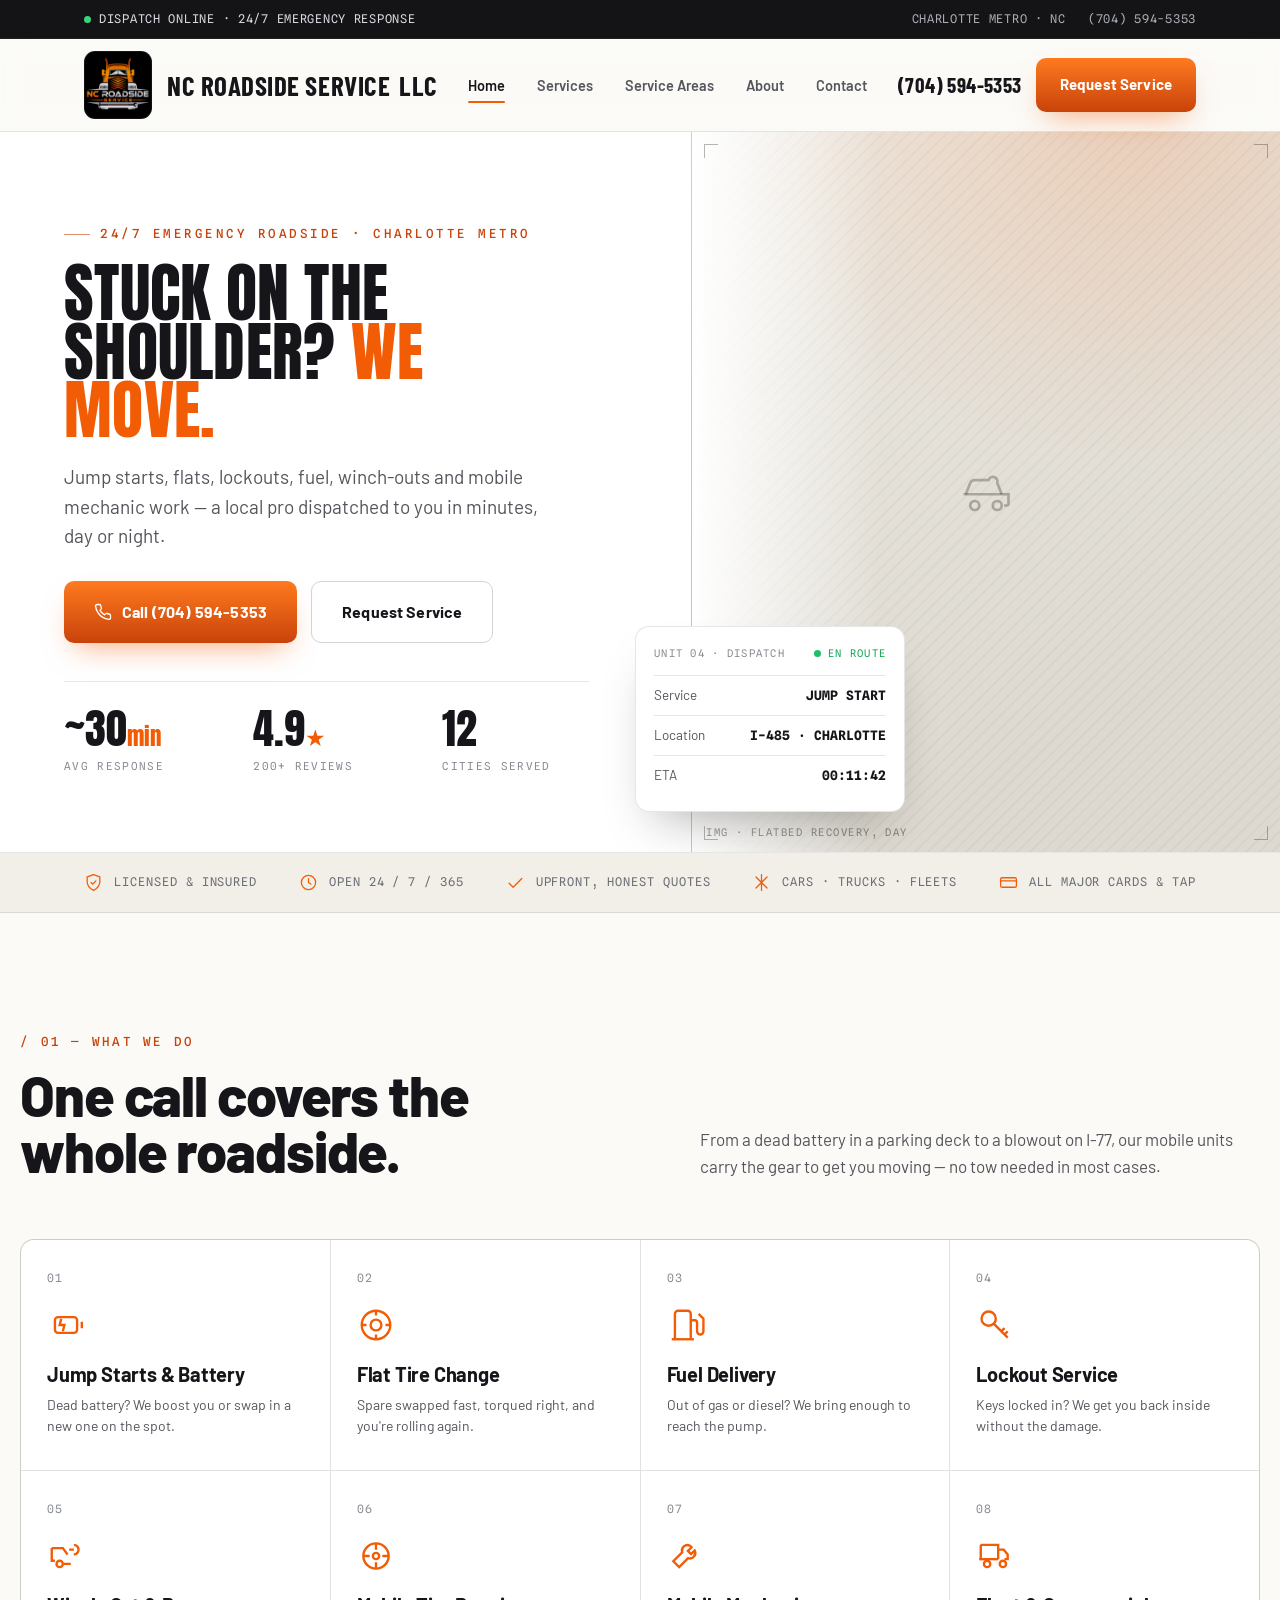
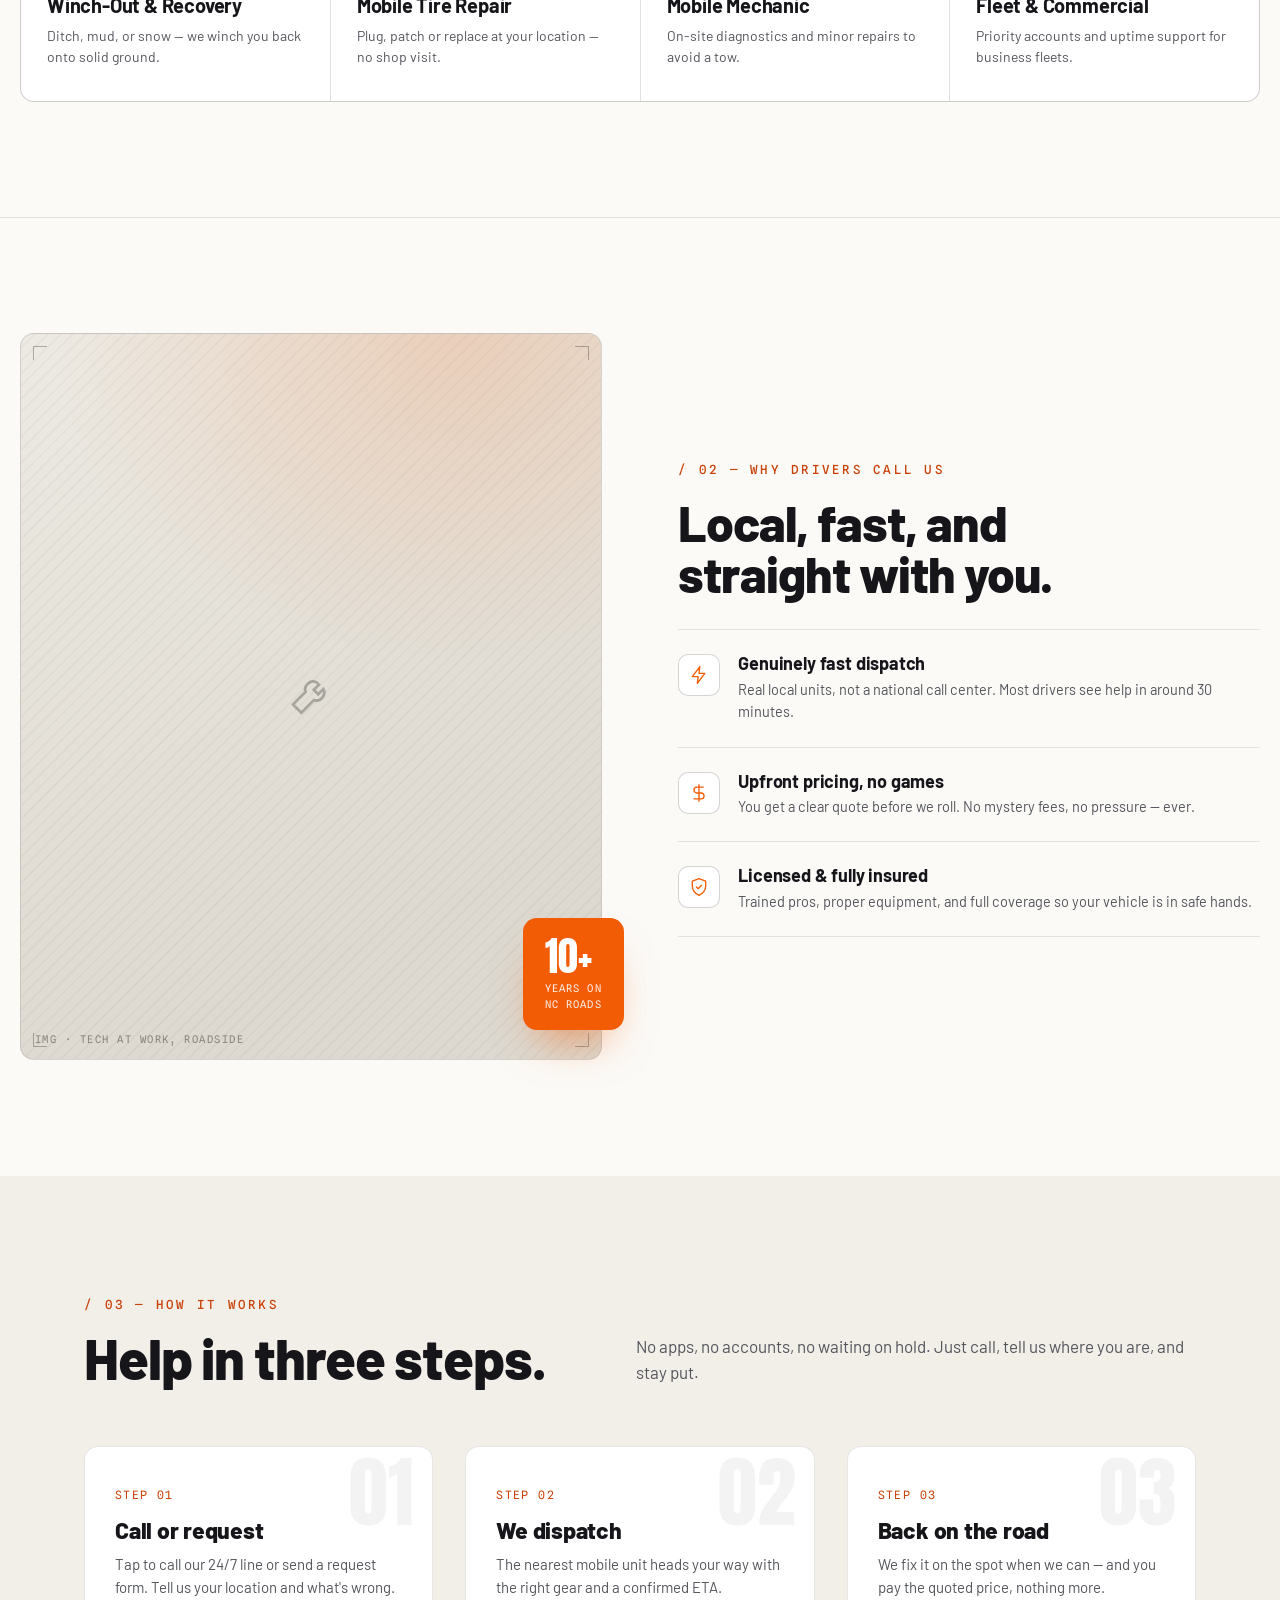
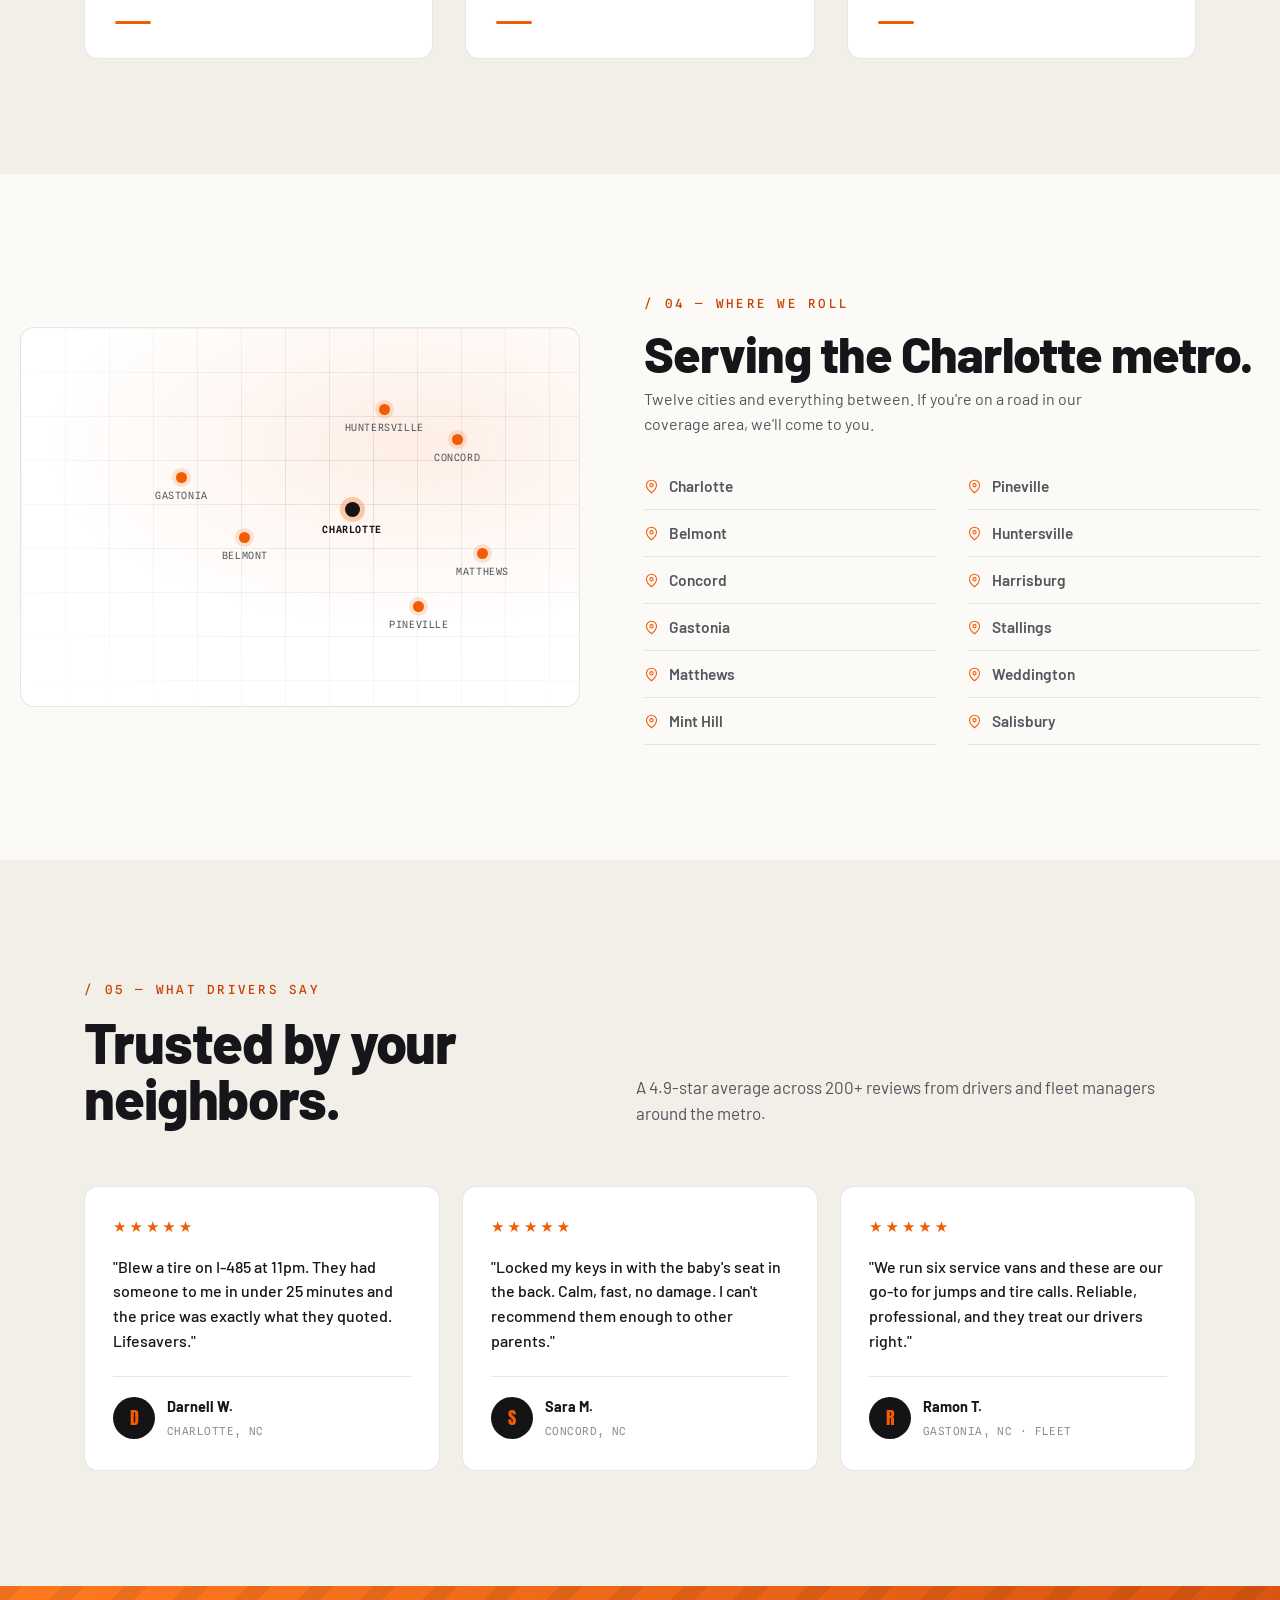
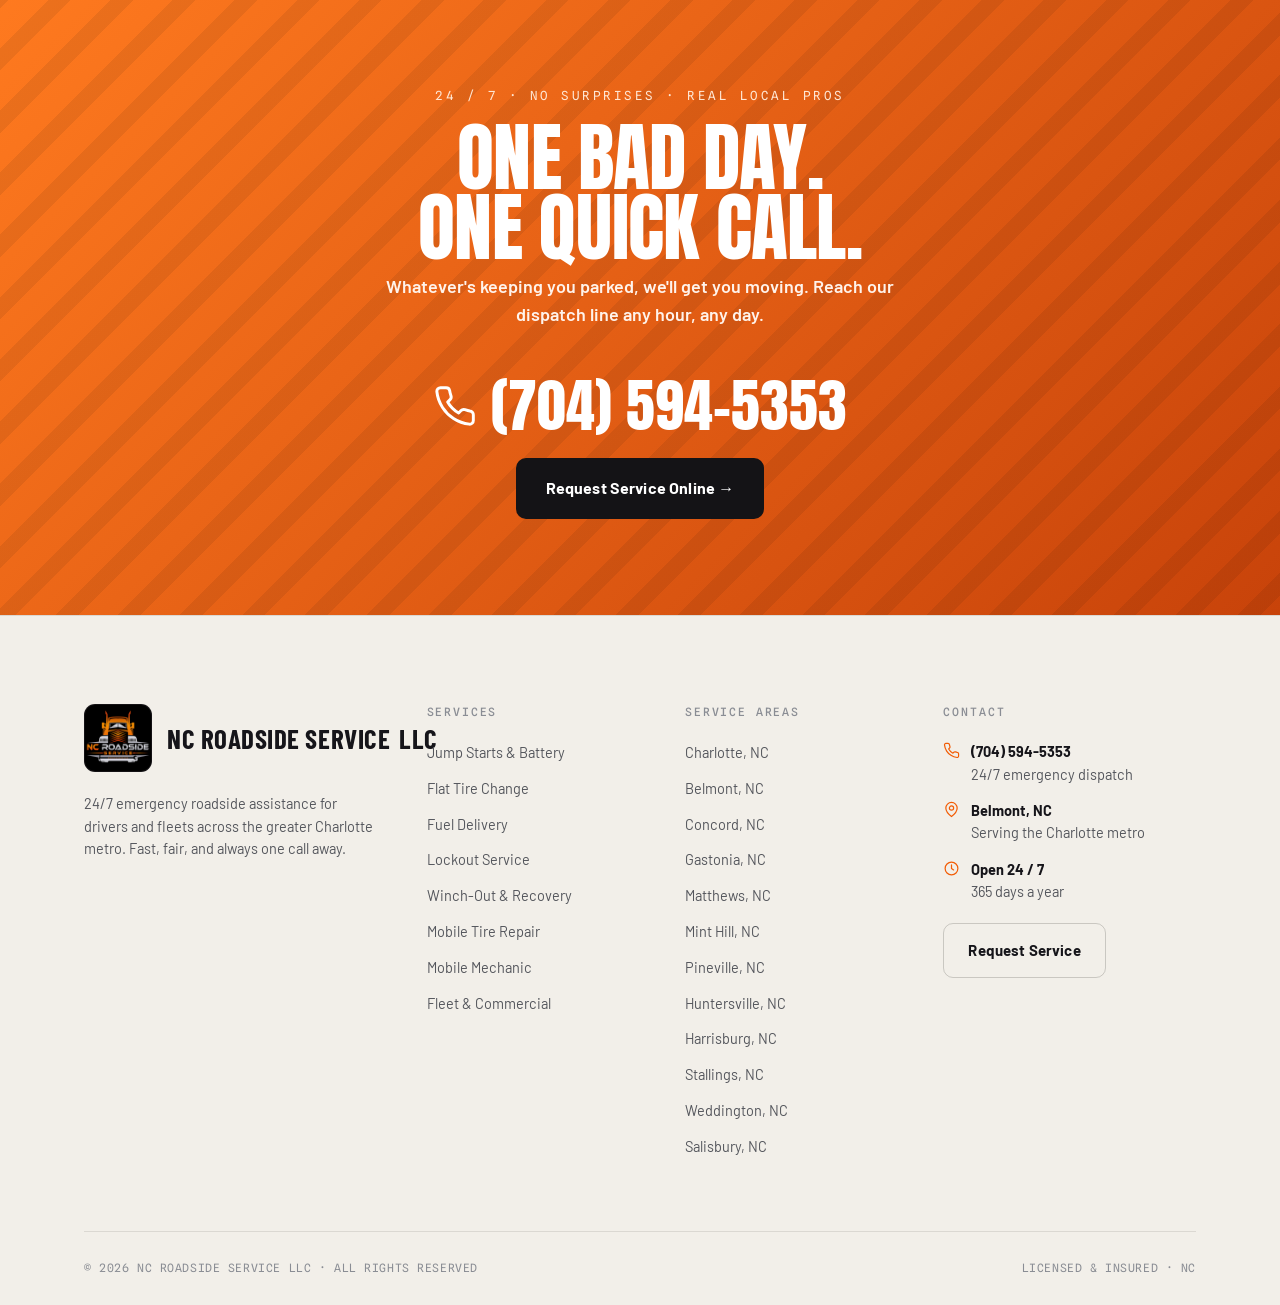
==== index.html @ 5e8d9784 "Add full NC Roadside Service website 13-page white-and-orange static site: Home, Services, 8 service" ====
<!DOCTYPE html>
<html lang="en">
<head>
<meta charset="UTF-8">
<meta name="viewport" content="width=device-width, initial-scale=1.0">
<title>NC Roadside Service LLC | 24/7 Roadside Assistance · Charlotte Metro, NC</title>
<meta name="description" content="24/7 emergency roadside assistance across the Charlotte, NC metro — jump starts, flat tires, lockouts, fuel delivery, winch-outs, mobile tire repair & mobile mechanic. Fast local response. Call (704) 594-5353.">
<link rel="canonical" href="https://www.ncroadsideservice.com/">
<meta property="og:title" content="NC Roadside Service LLC | 24/7 Roadside Assistance · Charlotte Metro">
<meta property="og:description" content="Stranded? A local pro is dispatched in minutes — 24/7 across the Charlotte metro. Call (704) 594-5353.">
<meta property="og:type" content="website">
<link rel="preconnect" href="https://fonts.googleapis.com">
<link rel="preconnect" href="https://fonts.gstatic.com" crossorigin>
<link rel="stylesheet" href="css/site.css">
<style>
/* ===== HERO ===== */
.hero{position:relative;background:var(--surface);overflow:hidden;border-bottom:1px solid var(--line)}
.hero .hero-grid{display:grid;grid-template-columns:1.08fr .92fr;min-height:min(80vh,720px)}
.hero .hcontent{display:flex;flex-direction:column;justify-content:center;padding:clamp(40px,6vw,72px) clamp(20px,5vw,64px) clamp(40px,6vw,64px);position:relative;z-index:3}
.hero .hcontent .inner{max-width:600px;margin-left:auto;width:100%;padding-right:clamp(0px,3vw,40px)}
.hero h1{font-family:'Anton',sans-serif;font-weight:400;text-transform:uppercase;font-size:clamp(40px,5vw,72px);line-height:.92;letter-spacing:.004em;margin:20px 0 22px;color:var(--t-hi)}
.hero h1 .amber{color:var(--amber)}
.hero .sub{color:var(--t-mid);font-size:clamp(16px,1.5vw,19px);max-width:480px;margin:0 0 30px}
.hero .hctas{display:flex;gap:14px;flex-wrap:wrap;margin-bottom:38px}
.hero .stats{display:grid;grid-template-columns:repeat(3,auto);gap:clamp(24px,4vw,52px);border-top:1px solid var(--line);padding-top:26px}
.hero .stat .v{font-family:'Anton',sans-serif;font-size:clamp(28px,3.4vw,42px);line-height:1;color:var(--t-hi)}
.hero .stat .v small{color:var(--amber);font-size:.55em}
.hero .stat .k{font-family:'Spline Sans Mono',monospace;font-size:11px;letter-spacing:.12em;text-transform:uppercase;color:var(--t-low);margin-top:8px}
.hero .hmedia{position:relative;background:var(--surface-2)}
.hero .hmedia .photo{position:absolute;inset:0;border:0;border-left:1px solid var(--line)}
.hero .hmedia .photo::after{content:"";position:absolute;inset:0;background:linear-gradient(90deg,var(--surface),transparent 32%)}
.hero .dispatch-card{position:absolute;left:-56px;bottom:40px;z-index:4;width:270px;background:var(--surface);border:1px solid var(--line);border-radius:14px;padding:18px 18px 16px;box-shadow:0 26px 50px -22px rgba(20,18,15,.35)}
.hero .dispatch-card .dh{display:flex;align-items:center;justify-content:space-between;font-family:'Spline Sans Mono',monospace;font-size:10.5px;letter-spacing:.12em;color:var(--t-low);text-transform:uppercase;margin-bottom:14px}
.hero .dispatch-card .dh .on{display:inline-flex;align-items:center;gap:7px;color:#15A85A}
.hero .dispatch-card .dh .on i{width:7px;height:7px;border-radius:50%;background:#1FBE6B;display:inline-block}
.hero .dispatch-card .row{display:flex;justify-content:space-between;align-items:baseline;padding:9px 0;border-top:1px solid var(--line);font-size:13.5px;color:var(--t-mid)}
.hero .dispatch-card .row b{font-family:'Spline Sans Mono',monospace;color:var(--t-hi);font-size:13px}
@media(max-width:920px){
  .hero .hero-grid{grid-template-columns:1fr}
  .hero .hmedia{min-height:240px;order:-1}
  .hero .hmedia .photo::after{background:linear-gradient(0deg,var(--surface),transparent 55%)}
  .hero .dispatch-card{display:none}
  .hero .hcontent .inner{margin:0;padding-right:0}
}

/* ===== credentials strip ===== */
.creds{background:var(--surface-2);border-bottom:1px solid var(--line)}
.creds .wrap{display:flex;flex-wrap:wrap;gap:14px 34px;align-items:center;justify-content:space-between;padding-top:20px;padding-bottom:20px}
.creds .ci{display:flex;align-items:center;gap:11px;font-family:'Spline Sans Mono',monospace;font-size:12px;letter-spacing:.08em;text-transform:uppercase;color:var(--steel-1)}
.creds .ci svg{width:19px;height:19px;stroke:var(--amber);fill:none}

/* ===== section header ===== */
.sec-head{display:flex;justify-content:space-between;align-items:flex-end;gap:30px;margin-bottom:clamp(36px,5vw,60px);flex-wrap:wrap}
.sec-head .lhs{max-width:680px}
.sec-head h2{font-size:clamp(32px,4.4vw,56px);margin:14px 0 0;font-weight:800;letter-spacing:-.02em;line-height:1}
.sec-head p{color:var(--t-mid);font-size:17px;margin-top:16px;max-width:560px}

/* ===== services ===== */
.svc-grid{display:grid;grid-template-columns:repeat(4,1fr);gap:1px;background:var(--line);border:1px solid var(--line);border-radius:var(--r);overflow:hidden}
.svc{background:var(--surface);padding:30px 26px 34px;position:relative;transition:background .25s var(--ease);min-height:230px;display:flex;flex-direction:column}
.svc:hover{background:var(--surface-2)}
.svc .num{font-family:'Spline Sans Mono',monospace;font-size:11.5px;color:var(--t-low);letter-spacing:.1em}
.svc .ico{width:38px;height:38px;stroke:var(--amber);fill:none;stroke-width:1.5;margin:18px 0 20px}
.svc:hover .ico{stroke:var(--amber-deep)}
.svc h3{font-size:20px;font-weight:700;letter-spacing:-.01em;margin-bottom:8px;color:var(--t-hi)}
.svc p{color:var(--t-mid);font-size:14px;line-height:1.5;margin-top:auto}
.svc .arrow{position:absolute;right:24px;top:28px;opacity:0;transform:translateX(-6px);transition:.25s var(--ease);color:var(--amber-deep)}
.svc:hover .arrow{opacity:1;transform:none}
@media(max-width:980px){.svc-grid{grid-template-columns:repeat(2,1fr)}}
@media(max-width:520px){.svc-grid{grid-template-columns:1fr}}

/* ===== why split ===== */
.why{display:grid;grid-template-columns:1fr 1fr;gap:clamp(40px,6vw,80px);align-items:center}
.why .wmedia{position:relative;aspect-ratio:4/5;border-radius:var(--r)}
.why .wmedia .photo{position:absolute;inset:0;border-radius:var(--r)}
.why .wbadge{position:absolute;right:-22px;bottom:30px;background:var(--amber);color:#fff;border-radius:14px;padding:18px 22px;box-shadow:0 24px 44px -18px rgba(242,92,5,.6);z-index:3}
.why .wbadge .n{font-family:'Anton',sans-serif;font-size:40px;line-height:1}
.why .wbadge .l{font-family:'Spline Sans Mono',monospace;font-size:10.5px;letter-spacing:.1em;text-transform:uppercase;margin-top:4px;opacity:.9}
.why h2{font-size:clamp(30px,4vw,50px);font-weight:800;letter-spacing:-.02em;line-height:1.02;margin:16px 0 0}
.feat{display:flex;gap:18px;padding:24px 0;border-top:1px solid var(--line)}
.feat:last-child{border-bottom:1px solid var(--line)}
.feat .fi{width:42px;height:42px;flex:none;border:1px solid var(--line-2);border-radius:10px;display:flex;align-items:center;justify-content:center;background:var(--surface)}
.feat .fi svg{width:20px;height:20px;stroke:var(--amber);fill:none;stroke-width:1.6}
.feat h3{font-size:18px;font-weight:700;margin-bottom:5px}
.feat p{color:var(--t-mid);font-size:14.5px}
.feat-list{margin-top:30px}
@media(max-width:880px){.why{grid-template-columns:1fr}.why .wmedia{aspect-ratio:16/10;max-width:520px}.why .wbadge{right:20px}}

/* ===== process ===== */
.steps{display:grid;grid-template-columns:repeat(3,1fr);gap:clamp(20px,3vw,32px);counter-reset:s}
.step{position:relative;padding:34px 30px;border:1px solid var(--line);border-radius:var(--r);background:var(--surface);overflow:hidden}
.step::before{counter-increment:s;content:"0" counter(s);font-family:'Anton',sans-serif;position:absolute;right:18px;top:6px;font-size:78px;color:rgba(20,18,15,.05);line-height:1}
.step .sk{font-family:'Spline Sans Mono',monospace;font-size:11.5px;letter-spacing:.12em;color:var(--amber-deep);text-transform:uppercase}
.step h3{font-size:23px;font-weight:800;margin:14px 0 10px;letter-spacing:-.01em}
.step p{color:var(--t-mid);font-size:15px}
.step .sline{width:36px;height:3px;background:var(--amber);border-radius:3px;margin-top:22px}
@media(max-width:820px){.steps{grid-template-columns:1fr}}

/* ===== area module ===== */
.area-mod{display:grid;grid-template-columns:1fr 1.1fr;gap:clamp(36px,5vw,64px);align-items:center}
.area-map{position:relative;border:1px solid var(--line);border-radius:var(--r);background:
  radial-gradient(120% 90% at 70% 30%,rgba(242,92,5,.10),transparent 55%),
  var(--surface);padding:34px;min-height:380px;overflow:hidden}
.area-map .gridlines{position:absolute;inset:0;background-image:linear-gradient(var(--line) 1px,transparent 1px),linear-gradient(90deg,var(--line) 1px,transparent 1px);background-size:44px 44px;mask:radial-gradient(80% 80% at 60% 40%,#000,transparent)}
.area-map .pin{position:absolute;display:flex;flex-direction:column;align-items:center;gap:5px}
.area-map .pin i{width:11px;height:11px;border-radius:50%;background:var(--amber);box-shadow:0 0 0 4px rgba(242,92,5,.16)}
.area-map .pin.hub i{width:15px;height:15px;background:var(--chip);box-shadow:0 0 0 5px rgba(242,92,5,.3)}
.area-map .pin span{font-family:'Spline Sans Mono',monospace;font-size:10px;letter-spacing:.06em;color:var(--t-mid);text-transform:uppercase;white-space:nowrap}
.area-map .pin.hub span{color:var(--t-hi);font-weight:600}
.area-list{columns:2;column-gap:30px}
.area-list a{display:flex;align-items:center;gap:10px;padding:11px 0;border-bottom:1px solid var(--line);color:var(--t-mid);font-weight:600;font-size:15.5px;break-inside:avoid;transition:color .15s,padding .15s}
.area-list a:hover{color:var(--t-hi);padding-left:6px}
.area-list a svg{width:15px;height:15px;stroke:var(--amber);fill:none;flex:none}
@media(max-width:840px){.area-mod{grid-template-columns:1fr}.area-list{columns:2}}
@media(max-width:460px){.area-list{columns:1}}

/* ===== reviews ===== */
.rev-grid{display:grid;grid-template-columns:repeat(3,1fr);gap:22px}
.rev{background:var(--surface);border:1px solid var(--line);border-radius:var(--r);padding:28px}
.rev .stars{color:var(--amber);letter-spacing:3px;font-size:15px}
.rev p{color:var(--t-hi);font-size:16px;line-height:1.55;margin:16px 0 22px;font-weight:500}
.rev .who{display:flex;align-items:center;gap:12px;border-top:1px solid var(--line);padding-top:18px}
.rev .who .av{width:42px;height:42px;border-radius:50%;background:var(--chip);color:var(--amber);display:flex;align-items:center;justify-content:center;font-family:'Anton',sans-serif;font-size:18px}
.rev .who b{display:block;font-size:14.5px;color:var(--t-hi)}
.rev .who small{font-family:'Spline Sans Mono',monospace;font-size:11px;color:var(--t-low);letter-spacing:.04em}
@media(max-width:900px){.rev-grid{grid-template-columns:1fr;max-width:520px;margin:0 auto}}

/* ===== CTA band ===== */
.cta-band{position:relative;background:linear-gradient(135deg,var(--amber-hi),var(--amber-deep));color:#fff;overflow:hidden}
.cta-band::before{content:"";position:absolute;inset:0;background:repeating-linear-gradient(135deg,rgba(0,0,0,.07) 0 16px,transparent 16px 44px)}
.cta-band .wrap{position:relative;text-align:center;padding:clamp(56px,8vw,96px) var(--gut)}
.cta-band .ek{font-family:'Spline Sans Mono',monospace;font-size:12.5px;letter-spacing:.2em;text-transform:uppercase;color:#ffe6d3}
.cta-band h2{font-family:'Anton',sans-serif;font-weight:400;text-transform:uppercase;font-size:clamp(36px,6vw,76px);line-height:.92;margin:16px 0 10px;color:#fff}
.cta-band p{font-size:18px;font-weight:600;color:#fff3eb;max-width:560px;margin:0 auto 32px}
.cta-band .cphone{font-family:'Anton',sans-serif;font-size:clamp(34px,5vw,58px);color:#fff;display:inline-flex;align-items:center;gap:14px}
.cta-band .cbtns{display:flex;gap:14px;justify-content:center;flex-wrap:wrap;margin-top:8px}
</style>
</head>
<body>
<div id="site-header-mount"></div>

<main>
  <!-- ===== HERO ===== -->
  <section class="hero" data-screen-label="Home hero">
    <div class="hero-grid">
      <div class="hcontent">
        <div class="inner">
          <span class="eyebrow"><span class="bar"></span>24/7 Emergency Roadside · Charlotte Metro</span>
          <h1>Stuck on the<br>shoulder? <span class="amber">We move.</span></h1>
          <p class="sub">Jump starts, flats, lockouts, fuel, winch-outs and mobile mechanic work — a local pro dispatched to you in minutes, day or night.</p>
          <div class="hctas">
            <a href="tel:+17045945353" class="btn btn-amber btn-lg" id="heroCall"></a>
            <a href="contact.html" class="btn btn-line btn-lg">Request Service</a>
          </div>
          <div class="stats">
            <div class="stat"><div class="v">~30<small>min</small></div><div class="k">Avg response</div></div>
            <div class="stat"><div class="v">4.9<small>★</small></div><div class="k">200+ reviews</div></div>
            <div class="stat"><div class="v">12</div><div class="k">Cities served</div></div>
          </div>
        </div>
      </div>
      <div class="hmedia">
        <div class="photo">
          <span class="tick tl"></span><span class="tick tr"></span><span class="tick bl"></span><span class="tick br"></span>
          <svg class="ph-icon" viewBox="0 0 24 24"><path d="M3 13l2-5a2 2 0 0 1 1.9-1.3h6.2A2 2 0 0 1 17 8l2 5"/><path d="M2 13h20v4a1 1 0 0 1-1 1h-1"/><circle cx="7" cy="18" r="2"/><circle cx="17" cy="18" r="2"/></svg>
          <span class="ph-label">IMG · FLATBED RECOVERY, DAY</span>
        </div>
        <div class="dispatch-card">
          <div class="dh"><span>UNIT 04 · DISPATCH</span><span class="on"><i></i>EN ROUTE</span></div>
          <div class="row"><span>Service</span><b>JUMP START</b></div>
          <div class="row"><span>Location</span><b>I-485 · CHARLOTTE</b></div>
          <div class="row"><span>ETA</span><b>00:11:42</b></div>
        </div>
      </div>
    </div>
  </section>

  <!-- ===== CREDENTIALS ===== -->
  <section class="creds">
    <div class="wrap">
      <div class="ci"><svg viewBox="0 0 24 24" fill="none" stroke-width="1.6" stroke-linecap="round" stroke-linejoin="round"><path d="M12 2 4 5v6c0 5 3.4 8.5 8 11 4.6-2.5 8-6 8-11V5l-8-3Z"/><path d="m9 12 2 2 4-4"/></svg> Licensed &amp; Insured</div>
      <div class="ci"><svg viewBox="0 0 24 24" fill="none" stroke-width="1.6" stroke-linecap="round" stroke-linejoin="round"><circle cx="12" cy="12" r="9"/><path d="M12 7v5l3 2"/></svg> Open 24 / 7 / 365</div>
      <div class="ci"><svg viewBox="0 0 24 24" fill="none" stroke-width="1.6" stroke-linecap="round" stroke-linejoin="round"><path d="M20 7 9 18l-5-5"/></svg> Upfront, Honest Quotes</div>
      <div class="ci"><svg viewBox="0 0 24 24" fill="none" stroke-width="1.6" stroke-linecap="round" stroke-linejoin="round"><path d="M12 2v20M5 5l14 14M19 5 5 19"/></svg> Cars · Trucks · Fleets</div>
      <div class="ci"><svg viewBox="0 0 24 24" fill="none" stroke-width="1.6" stroke-linecap="round" stroke-linejoin="round"><rect x="2" y="6" width="20" height="12" rx="2"/><path d="M2 10h20"/></svg> All Major Cards &amp; Tap</div>
    </div>
  </section>

  <!-- ===== SERVICES ===== -->
  <section class="section wrap" id="services">
    <div class="sec-head" data-reveal>
      <div class="lhs">
        <span class="section-num">/ 01 — WHAT WE DO</span>
        <h2>One call covers the<br>whole roadside.</h2>
      </div>
      <p>From a dead battery in a parking deck to a blowout on I-77, our mobile units carry the gear to get you moving — no tow needed in most cases.</p>
    </div>
    <div class="svc-grid" data-reveal>
      <a class="svc" href="service-jump-start.html">
        <span class="num">01</span>
        <svg class="ico" viewBox="0 0 24 24"><path d="M7 7h10a2 2 0 0 1 2 2v6a2 2 0 0 1-2 2H7a2 2 0 0 1-2-2V9a2 2 0 0 1 2-2Z"/><path d="M22 10v4M9 8l-1 4h3l-1 4"/></svg>
        <h3>Jump Starts &amp; Battery</h3>
        <p>Dead battery? We boost you or swap in a new one on the spot.</p>
        <span class="arrow">→</span>
      </a>
      <a class="svc" href="service-flat-tire.html">
        <span class="num">02</span>
        <svg class="ico" viewBox="0 0 24 24"><circle cx="12" cy="12" r="9"/><circle cx="12" cy="12" r="3.4"/><path d="M12 3v3M12 18v3M3 12h3M18 12h3"/></svg>
        <h3>Flat Tire Change</h3>
        <p>Spare swapped fast, torqued right, and you're rolling again.</p>
        <span class="arrow">→</span>
      </a>
      <a class="svc" href="service-fuel-delivery.html">
        <span class="num">03</span>
        <svg class="ico" viewBox="0 0 24 24"><path d="M5 21V5a2 2 0 0 1 2-2h6a2 2 0 0 1 2 2v16"/><path d="M3 21h14"/><path d="M15 9h2.5a1.5 1.5 0 0 1 1.5 1.5V16a2 2 0 0 0 2 2 2 2 0 0 0 2-2V8l-3-3"/></svg>
        <h3>Fuel Delivery</h3>
        <p>Out of gas or diesel? We bring enough to reach the pump.</p>
        <span class="arrow">→</span>
      </a>
      <a class="svc" href="service-lockout.html">
        <span class="num">04</span>
        <svg class="ico" viewBox="0 0 24 24"><circle cx="8" cy="8" r="4.5"/><path d="m11 11 9 9M18 18l2-2M16 16l2-2"/></svg>
        <h3>Lockout Service</h3>
        <p>Keys locked in? We get you back inside without the damage.</p>
        <span class="arrow">→</span>
      </a>
      <a class="svc" href="service-winch-out.html">
        <span class="num">05</span>
        <svg class="ico" viewBox="0 0 24 24"><path d="M3 7h7l3 4M3 7v8h2"/><circle cx="8" cy="17" r="2"/><path d="M10 17h5"/><path d="M17 5a3 3 0 1 1-.1 6"/><path d="M14 8h3"/></svg>
        <h3>Winch-Out &amp; Recovery</h3>
        <p>Ditch, mud, or snow — we winch you back onto solid ground.</p>
        <span class="arrow">→</span>
      </a>
      <a class="svc" href="service-tire-repair.html">
        <span class="num">06</span>
        <svg class="ico" viewBox="0 0 24 24"><circle cx="12" cy="12" r="8"/><path d="M12 4v4M12 16v4M4 12h4M16 12h4"/><circle cx="12" cy="12" r="2"/></svg>
        <h3>Mobile Tire Repair</h3>
        <p>Plug, patch or replace at your location — no shop visit.</p>
        <span class="arrow">→</span>
      </a>
      <a class="svc" href="service-mobile-mechanic.html">
        <span class="num">07</span>
        <svg class="ico" viewBox="0 0 24 24"><path d="M14.5 5.5a3.5 3.5 0 0 0-4.9 4.2L4 15.3 7.7 19l5.6-5.6a3.5 3.5 0 0 0 4.2-4.9l-2.3 2.3-2-2 2.3-2.3Z"/></svg>
        <h3>Mobile Mechanic</h3>
        <p>On-site diagnostics and minor repairs to avoid a tow.</p>
        <span class="arrow">→</span>
      </a>
      <a class="svc" href="service-fleet.html">
        <span class="num">08</span>
        <svg class="ico" viewBox="0 0 24 24"><path d="M3 14V6a1 1 0 0 1 1-1h10v9M14 8h3.5l2.5 3v3h-2"/><path d="M2 14h12"/><circle cx="7" cy="17" r="2"/><circle cx="17" cy="17" r="2"/></svg>
        <h3>Fleet &amp; Commercial</h3>
        <p>Priority accounts and uptime support for business fleets.</p>
        <span class="arrow">→</span>
      </a>
    </div>
  </section>

  <hr class="hairline">

  <!-- ===== WHY ===== -->
  <section class="section wrap">
    <div class="why">
      <div class="wmedia" data-reveal>
        <div class="photo">
          <span class="tick tl"></span><span class="tick tr"></span><span class="tick bl"></span><span class="tick br"></span>
          <svg class="ph-icon" viewBox="0 0 24 24"><path d="M14.5 5.5a3.5 3.5 0 0 0-4.9 4.2L4 15.3 7.7 19l5.6-5.6a3.5 3.5 0 0 0 4.2-4.9l-2.3 2.3-2-2 2.3-2.3Z"/></svg>
          <span class="ph-label">IMG · TECH AT WORK, ROADSIDE</span>
        </div>
        <div class="wbadge"><div class="n">10+</div><div class="l">Years on<br>NC roads</div></div>
      </div>
      <div data-reveal data-reveal-d="1">
        <span class="section-num">/ 02 — WHY DRIVERS CALL US</span>
        <h2>Local, fast, and<br>straight with you.</h2>
        <div class="feat-list">
          <div class="feat">
            <div class="fi"><svg viewBox="0 0 24 24" fill="none" stroke-linecap="round" stroke-linejoin="round"><path d="M13 2 4 14h7l-1 8 9-12h-7l1-8Z"/></svg></div>
            <div><h3>Genuinely fast dispatch</h3><p>Real local units, not a national call center. Most drivers see help in around 30 minutes.</p></div>
          </div>
          <div class="feat">
            <div class="fi"><svg viewBox="0 0 24 24" fill="none" stroke-linecap="round" stroke-linejoin="round"><path d="M12 2v20M17 5H9.5a3.5 3.5 0 0 0 0 7h5a3.5 3.5 0 0 1 0 7H6"/></svg></div>
            <div><h3>Upfront pricing, no games</h3><p>You get a clear quote before we roll. No mystery fees, no pressure — ever.</p></div>
          </div>
          <div class="feat">
            <div class="fi"><svg viewBox="0 0 24 24" fill="none" stroke-linecap="round" stroke-linejoin="round"><path d="M12 2 4 5v6c0 5 3.4 8.5 8 11 4.6-2.5 8-6 8-11V5l-8-3Z"/><path d="m9 12 2 2 4-4"/></svg></div>
            <div><h3>Licensed &amp; fully insured</h3><p>Trained pros, proper equipment, and full coverage so your vehicle is in safe hands.</p></div>
          </div>
        </div>
      </div>
    </div>
  </section>

  <!-- ===== PROCESS ===== -->
  <section class="section on-paper">
    <div class="wrap">
      <div class="sec-head" data-reveal>
        <div class="lhs">
          <span class="section-num">/ 03 — HOW IT WORKS</span>
          <h2>Help in three steps.</h2>
        </div>
        <p>No apps, no accounts, no waiting on hold. Just call, tell us where you are, and stay put.</p>
      </div>
      <div class="steps">
        <div class="step" data-reveal><span class="sk">Step 01</span><h3>Call or request</h3><p>Tap to call our 24/7 line or send a request form. Tell us your location and what's wrong.</p><div class="sline"></div></div>
        <div class="step" data-reveal data-reveal-d="1"><span class="sk">Step 02</span><h3>We dispatch</h3><p>The nearest mobile unit heads your way with the right gear and a confirmed ETA.</p><div class="sline"></div></div>
        <div class="step" data-reveal data-reveal-d="2"><span class="sk">Step 03</span><h3>Back on the road</h3><p>We fix it on the spot when we can — and you pay the quoted price, nothing more.</p><div class="sline"></div></div>
      </div>
    </div>
  </section>

  <!-- ===== AREAS ===== -->
  <section class="section wrap">
    <div class="area-mod">
      <div class="area-map" data-reveal>
        <div class="gridlines"></div>
        <div class="pin hub" style="left:54%;top:46%"><i></i><span>Charlotte</span></div>
        <div class="pin" style="left:24%;top:38%"><i></i><span>Gastonia</span></div>
        <div class="pin" style="left:36%;top:54%"><i></i><span>Belmont</span></div>
        <div class="pin" style="left:74%;top:28%"><i></i><span>Concord</span></div>
        <div class="pin" style="left:78%;top:58%"><i></i><span>Matthews</span></div>
        <div class="pin" style="left:58%;top:20%"><i></i><span>Huntersville</span></div>
        <div class="pin" style="left:66%;top:72%"><i></i><span>Pineville</span></div>
      </div>
      <div data-reveal data-reveal-d="1">
        <span class="section-num">/ 04 — WHERE WE ROLL</span>
        <h2 style="font-size:clamp(30px,4vw,50px);font-weight:800;letter-spacing:-.02em;margin:14px 0 8px">Serving the Charlotte metro.</h2>
        <p style="color:var(--t-mid);margin-bottom:26px;max-width:480px">Twelve cities and everything between. If you're on a road in our coverage area, we'll come to you.</p>
        <div class="area-list">
          <a href="service-areas.html"><svg viewBox="0 0 24 24" fill="none" stroke-width="1.7"><path d="M20 10c0 6-8 12-8 12s-8-6-8-12a8 8 0 0 1 16 0Z"/><circle cx="12" cy="10" r="2.6"/></svg>Charlotte</a>
          <a href="service-areas.html"><svg viewBox="0 0 24 24" fill="none" stroke-width="1.7"><path d="M20 10c0 6-8 12-8 12s-8-6-8-12a8 8 0 0 1 16 0Z"/><circle cx="12" cy="10" r="2.6"/></svg>Belmont</a>
          <a href="service-areas.html"><svg viewBox="0 0 24 24" fill="none" stroke-width="1.7"><path d="M20 10c0 6-8 12-8 12s-8-6-8-12a8 8 0 0 1 16 0Z"/><circle cx="12" cy="10" r="2.6"/></svg>Concord</a>
          <a href="service-areas.html"><svg viewBox="0 0 24 24" fill="none" stroke-width="1.7"><path d="M20 10c0 6-8 12-8 12s-8-6-8-12a8 8 0 0 1 16 0Z"/><circle cx="12" cy="10" r="2.6"/></svg>Gastonia</a>
          <a href="service-areas.html"><svg viewBox="0 0 24 24" fill="none" stroke-width="1.7"><path d="M20 10c0 6-8 12-8 12s-8-6-8-12a8 8 0 0 1 16 0Z"/><circle cx="12" cy="10" r="2.6"/></svg>Matthews</a>
          <a href="service-areas.html"><svg viewBox="0 0 24 24" fill="none" stroke-width="1.7"><path d="M20 10c0 6-8 12-8 12s-8-6-8-12a8 8 0 0 1 16 0Z"/><circle cx="12" cy="10" r="2.6"/></svg>Mint Hill</a>
          <a href="service-areas.html"><svg viewBox="0 0 24 24" fill="none" stroke-width="1.7"><path d="M20 10c0 6-8 12-8 12s-8-6-8-12a8 8 0 0 1 16 0Z"/><circle cx="12" cy="10" r="2.6"/></svg>Pineville</a>
          <a href="service-areas.html"><svg viewBox="0 0 24 24" fill="none" stroke-width="1.7"><path d="M20 10c0 6-8 12-8 12s-8-6-8-12a8 8 0 0 1 16 0Z"/><circle cx="12" cy="10" r="2.6"/></svg>Huntersville</a>
          <a href="service-areas.html"><svg viewBox="0 0 24 24" fill="none" stroke-width="1.7"><path d="M20 10c0 6-8 12-8 12s-8-6-8-12a8 8 0 0 1 16 0Z"/><circle cx="12" cy="10" r="2.6"/></svg>Harrisburg</a>
          <a href="service-areas.html"><svg viewBox="0 0 24 24" fill="none" stroke-width="1.7"><path d="M20 10c0 6-8 12-8 12s-8-6-8-12a8 8 0 0 1 16 0Z"/><circle cx="12" cy="10" r="2.6"/></svg>Stallings</a>
          <a href="service-areas.html"><svg viewBox="0 0 24 24" fill="none" stroke-width="1.7"><path d="M20 10c0 6-8 12-8 12s-8-6-8-12a8 8 0 0 1 16 0Z"/><circle cx="12" cy="10" r="2.6"/></svg>Weddington</a>
          <a href="service-areas.html"><svg viewBox="0 0 24 24" fill="none" stroke-width="1.7"><path d="M20 10c0 6-8 12-8 12s-8-6-8-12a8 8 0 0 1 16 0Z"/><circle cx="12" cy="10" r="2.6"/></svg>Salisbury</a>
        </div>
      </div>
    </div>
  </section>

  <!-- ===== REVIEWS ===== -->
  <section class="section on-paper">
    <div class="wrap">
      <div class="sec-head" data-reveal>
        <div class="lhs">
          <span class="section-num">/ 05 — WHAT DRIVERS SAY</span>
          <h2>Trusted by your<br>neighbors.</h2>
        </div>
        <p>A 4.9-star average across 200+ reviews from drivers and fleet managers around the metro.</p>
      </div>
      <div class="rev-grid">
        <div class="rev" data-reveal><div class="stars">★★★★★</div><p>"Blew a tire on I-485 at 11pm. They had someone to me in under 25 minutes and the price was exactly what they quoted. Lifesavers."</p><div class="who"><div class="av">D</div><div><b>Darnell W.</b><small>CHARLOTTE, NC</small></div></div></div>
        <div class="rev" data-reveal data-reveal-d="1"><div class="stars">★★★★★</div><p>"Locked my keys in with the baby's seat in the back. Calm, fast, no damage. I can't recommend them enough to other parents."</p><div class="who"><div class="av">S</div><div><b>Sara M.</b><small>CONCORD, NC</small></div></div></div>
        <div class="rev" data-reveal data-reveal-d="2"><div class="stars">★★★★★</div><p>"We run six service vans and these are our go-to for jumps and tire calls. Reliable, professional, and they treat our drivers right."</p><div class="who"><div class="av">R</div><div><b>Ramon T.</b><small>GASTONIA, NC · FLEET</small></div></div></div>
      </div>
    </div>
  </section>

  <!-- ===== CTA ===== -->
  <section class="cta-band">
    <div class="wrap">
      <span class="ek">24 / 7 · No surprises · Real local pros</span>
      <h2>One bad day.<br>One quick call.</h2>
      <p>Whatever's keeping you parked, we'll get you moving. Reach our dispatch line any hour, any day.</p>
      <a href="tel:+17045945353" class="cphone" id="ctaPhone"></a>
      <div class="cbtns">
        <a href="contact.html" class="btn btn-dark btn-lg">Request Service Online →</a>
      </div>
    </div>
  </section>
</main>

<div id="site-footer-mount"></div>

<script>
  document.getElementById('heroCall').innerHTML = '<svg viewBox="0 0 24 24" fill="none" stroke="currentColor" stroke-width="1.8" stroke-linecap="round" stroke-linejoin="round"><path d="M22 16.9v3a2 2 0 0 1-2.2 2 19.8 19.8 0 0 1-8.6-3.1 19.5 19.5 0 0 1-6-6 19.8 19.8 0 0 1-3.1-8.7A2 2 0 0 1 4.1 2h3a2 2 0 0 1 2 1.7c.1.9.4 1.8.7 2.7a2 2 0 0 1-.5 2.1L8 9.8a16 16 0 0 0 6 6l1.3-1.3a2 2 0 0 1 2.1-.5c.9.3 1.8.6 2.7.7a2 2 0 0 1 1.9 2.1Z"/></svg> Call (704) 594-5353';
  document.getElementById('ctaPhone').innerHTML = '<svg viewBox="0 0 24 24" width="44" height="44" fill="none" stroke="currentColor" stroke-width="1.6" stroke-linecap="round" stroke-linejoin="round"><path d="M22 16.9v3a2 2 0 0 1-2.2 2 19.8 19.8 0 0 1-8.6-3.1 19.5 19.5 0 0 1-6-6 19.8 19.8 0 0 1-3.1-8.7A2 2 0 0 1 4.1 2h3a2 2 0 0 1 2 1.7c.1.9.4 1.8.7 2.7a2 2 0 0 1-.5 2.1L8 9.8a16 16 0 0 0 6 6l1.3-1.3a2 2 0 0 1 2.1-.5c.9.3 1.8.6 2.7.7a2 2 0 0 1 1.9 2.1Z"/></svg> (704) 594-5353';
</script>
<script src="js/site.js"></script>
<script type="application/ld+json">
{
  "@context":"https://schema.org",
  "@type":"AutomotiveBusiness",
  "name":"NC Roadside Service LLC",
  "image":"https://www.ncroadsideservice.com/assets/logo.png",
  "url":"https://www.ncroadsideservice.com/",
  "telephone":"+1-704-594-5353",
  "priceRange":"$$",
  "address":{"@type":"PostalAddress","addressLocality":"Belmont","addressRegion":"NC","addressCountry":"US"},
  "areaServed":["Charlotte NC","Belmont NC","Concord NC","Gastonia NC","Matthews NC","Mint Hill NC","Pineville NC","Huntersville NC","Harrisburg NC","Stallings NC","Weddington NC","Salisbury NC"],
  "openingHoursSpecification":{"@type":"OpeningHoursSpecification","dayOfWeek":["Monday","Tuesday","Wednesday","Thursday","Friday","Saturday","Sunday"],"opens":"00:00","closes":"23:59"},
  "aggregateRating":{"@type":"AggregateRating","ratingValue":"4.9","reviewCount":"200"}
}
</script>
</body>
</html>
---- css/site.css ----
/* ============================================================
   NC ROADSIDE SERVICE — Light "White & Orange" design system
   ============================================================ */
@import url('https://fonts.googleapis.com/css2?family=Anton&family=Barlow:wght@400;500;600;700;800&family=Barlow+Condensed:wght@500;600;700&family=Spline+Sans+Mono:wght@400;500;600&display=swap');

:root{
  /* surfaces (light) */
  --bg:#FBFAF7;           /* warm white page */
  --surface:#FFFFFF;      /* cards */
  --surface-2:#F2EFE9;    /* warm light-gray section */
  --surface-3:#E9E5DD;
  --chip:#141316;         /* dark badge for logo / dark accents */
  --chip-2:#211F1C;
  --line:rgba(20,18,15,.10);
  --line-2:rgba(20,18,15,.18);

  /* accent — signal orange */
  --amber:#F25C05;
  --amber-hi:#FF7A1F;
  --amber-deep:#C8430A;
  --amber-soft:rgba(242,92,5,.10);

  /* steel neutrals */
  --steel-1:#6B6F77;
  --steel-2:#8A8D94;

  /* text on light */
  --t-hi:#16151A;         /* headings */
  --t-mid:#54565C;        /* body */
  --t-low:#8A8D94;        /* muted */

  /* text on dark chips/bands */
  --t-on-dark:#F2F1EE;
  --t-on-dark-mid:#A8ACB3;

  --maxw:1240px;
  --gut:clamp(20px,5vw,64px);
  --r:14px;
  --ease:cubic-bezier(.22,.61,.36,1);
}

*{margin:0;padding:0;box-sizing:border-box}
html{scroll-behavior:smooth;-webkit-text-size-adjust:100%}
body{
  font-family:'Barlow',system-ui,sans-serif;
  background:var(--bg);
  color:var(--t-hi);
  line-height:1.55;
  -webkit-font-smoothing:antialiased;
  overflow-x:hidden;
}
img{max-width:100%;display:block}
a{color:inherit;text-decoration:none}
::selection{background:var(--amber);color:#fff}

/* ---------- type ---------- */
.anton{font-family:'Anton',sans-serif;font-weight:400;text-transform:uppercase;letter-spacing:.01em;line-height:.92}
.cond{font-family:'Barlow Condensed',sans-serif}
.mono{font-family:'Spline Sans Mono',monospace}

.eyebrow{
  font-family:'Spline Sans Mono',monospace;
  font-size:12.5px;font-weight:500;letter-spacing:.2em;text-transform:uppercase;
  color:var(--amber-deep);display:inline-flex;align-items:center;gap:10px;
}
.eyebrow.dim{color:var(--steel-2)}
.eyebrow .bar{width:26px;height:1px;background:currentColor;opacity:.6}

h1,h2,h3{font-family:'Barlow',sans-serif;font-weight:800;letter-spacing:-.01em;line-height:1.02;text-wrap:balance;color:var(--t-hi)}
.display{font-family:'Anton',sans-serif;font-weight:400;text-transform:uppercase;letter-spacing:.005em;line-height:.9}

.section-num{font-family:'Spline Sans Mono',monospace;font-size:12.5px;letter-spacing:.18em;color:var(--amber-deep);font-weight:500}

/* ---------- layout ---------- */
.wrap{max-width:var(--maxw);margin:0 auto;padding-left:var(--gut);padding-right:var(--gut)}
.section{padding:clamp(64px,9vw,128px) 0}
.hairline{height:1px;background:var(--line);border:0}

/* ---------- buttons ---------- */
.btn{
  display:inline-flex;align-items:center;justify-content:center;gap:10px;
  font-family:'Barlow',sans-serif;font-weight:700;font-size:15px;letter-spacing:.01em;
  padding:15px 24px;border-radius:10px;border:0;cursor:pointer;
  position:relative;overflow:hidden;
  transition:transform .14s var(--ease),box-shadow .2s var(--ease),background .2s,border-color .2s,color .2s;
  white-space:nowrap;
}
.btn svg{width:18px;height:18px}
.btn-amber{background:linear-gradient(180deg,var(--amber-hi),var(--amber-deep));color:#fff;box-shadow:0 14px 30px -12px rgba(242,92,5,.55)}
.btn-amber:hover{transform:translateY(-2px);box-shadow:0 18px 38px -12px rgba(242,92,5,.7)}
.btn-line{background:transparent;color:var(--t-hi);border:1.5px solid var(--line-2)}
.btn-line:hover{border-color:var(--amber);color:var(--amber-deep);background:var(--amber-soft)}
.btn-dark{background:var(--chip);color:#fff}
.btn-dark:hover{transform:translateY(-2px);background:var(--chip-2)}
.btn-lg{padding:18px 30px;font-size:16px}
.btn-block{width:100%}

/* ---------- utility / top bar ---------- */
.utility{
  background:var(--chip);border-bottom:1px solid rgba(255,255,255,.06);
  font-family:'Spline Sans Mono',monospace;font-size:12px;letter-spacing:.06em;
}
.utility .wrap{display:flex;justify-content:space-between;align-items:center;height:38px;color:var(--t-on-dark-mid)}
.utility .live{display:inline-flex;align-items:center;gap:8px;color:#D7DAE0}
.utility .live .led{width:7px;height:7px;border-radius:50%;background:#37D67A;box-shadow:0 0 0 0 rgba(55,214,122,.6);animation:led 2.4s infinite}
@keyframes led{0%{box-shadow:0 0 0 0 rgba(55,214,122,.55)}70%{box-shadow:0 0 0 7px rgba(55,214,122,0)}100%{box-shadow:0 0 0 0 rgba(55,214,122,0)}}
.utility .u-right{display:flex;gap:22px;align-items:center}
.utility a{color:var(--t-on-dark-mid)}
.utility a:hover{color:var(--amber-hi)}
@media(max-width:720px){.utility .u-hide{display:none}}

/* ---------- header ---------- */
.site-header{position:sticky;top:0;z-index:60;background:rgba(251,250,247,.82);backdrop-filter:blur(14px);border-bottom:1px solid var(--line);transition:padding .25s var(--ease)}
.site-header .wrap{display:flex;align-items:center;justify-content:space-between;height:92px;transition:height .25s var(--ease)}
.site-header.shrink .wrap{height:74px}
.brand{display:flex;align-items:center;gap:15px}
.brand .mark{height:68px;width:68px;border-radius:11px;object-fit:cover;background:var(--chip);border:1px solid var(--line);transition:height .25s,width .25s}
.site-header.shrink .brand .mark{height:54px;width:54px}
.brand .bt{line-height:1}
.brand .bt b{font-family:'Barlow Condensed',sans-serif;font-weight:700;font-size:27px;letter-spacing:.02em;text-transform:uppercase;white-space:nowrap;display:flex;align-items:baseline;gap:9px;color:var(--t-hi)}
.brand .bt b i{font-style:normal;font-family:inherit;font-size:inherit;letter-spacing:inherit;font-weight:inherit;color:inherit;transform:none}
.site-header.shrink .brand .bt b{font-size:23px}
.nav-main{display:flex;align-items:center;gap:4px}
.nav-main a{font-weight:600;font-size:14.5px;color:var(--t-mid);padding:9px 14px;border-radius:8px;transition:color .15s,background .15s;position:relative}
.nav-main a:hover{color:var(--t-hi)}
.nav-main a.active{color:var(--t-hi)}
.nav-main a.active::after{content:"";position:absolute;left:14px;right:14px;bottom:2px;height:2px;background:var(--amber);border-radius:2px}
.header-cta{display:flex;align-items:center;gap:14px}
.header-phone{display:flex;flex-direction:column;align-items:flex-end;line-height:1.05}
.header-phone small{font-family:'Spline Sans Mono',monospace;font-size:10px;letter-spacing:.16em;color:var(--t-low);text-transform:uppercase}
.header-phone b{font-family:'Barlow Condensed',sans-serif;font-size:21px;font-weight:700;letter-spacing:.02em;color:var(--t-hi);white-space:nowrap}
.header-phone b:hover{color:var(--amber-deep)}
.menu-btn{display:none;background:transparent;border:1px solid var(--line-2);border-radius:9px;width:46px;height:46px;align-items:center;justify-content:center;cursor:pointer}
.menu-btn svg{width:22px;height:22px;stroke:var(--t-hi)}
@media(max-width:1000px){
  .nav-main,.header-phone{display:none}
  .menu-btn{display:flex}
}

/* mobile drawer */
.drawer{position:fixed;inset:0;z-index:80;background:var(--bg);transform:translateX(100%);transition:transform .34s var(--ease);display:flex;flex-direction:column;padding:24px var(--gut)}
.drawer.open{transform:none}
.drawer .d-top{display:flex;justify-content:space-between;align-items:center;height:54px}
.drawer .d-close{background:transparent;border:1px solid var(--line-2);border-radius:9px;width:46px;height:46px;color:var(--t-hi);font-size:22px;cursor:pointer}
.drawer nav{display:flex;flex-direction:column;margin-top:24px;border-top:1px solid var(--line)}
.drawer nav a{font-family:'Barlow Condensed',sans-serif;font-weight:700;text-transform:uppercase;letter-spacing:.04em;font-size:30px;padding:20px 0;border-bottom:1px solid var(--line);color:var(--t-hi);display:flex;justify-content:space-between;align-items:center}
.drawer nav a span{font-family:'Spline Sans Mono',monospace;font-size:13px;color:var(--amber-deep);letter-spacing:.1em}
.drawer .d-cta{margin-top:auto;padding-top:24px}

/* ---------- chips / badges ---------- */
.tagline-chip{display:inline-flex;align-items:center;gap:8px;font-family:'Spline Sans Mono',monospace;font-size:11.5px;letter-spacing:.14em;text-transform:uppercase;color:var(--steel-1);border:1px solid var(--line);border-radius:100px;padding:7px 14px;background:var(--surface)}
.tagline-chip svg{width:14px;height:14px;stroke:var(--amber)}

/* ---------- art-directed photo slot (light) ---------- */
.photo{position:relative;background:linear-gradient(155deg,#EDEAE3,#DDD9D0 78%);overflow:hidden;border:1px solid var(--line)}
.photo::before{content:"";position:absolute;inset:0;background:
  radial-gradient(120% 80% at 75% 0%,rgba(242,92,5,.16),transparent 58%),
  repeating-linear-gradient(135deg,rgba(20,18,15,.03) 0 2px,transparent 2px 9px);}
.photo .ph-label{position:absolute;left:14px;bottom:12px;font-family:'Spline Sans Mono',monospace;font-size:10.5px;letter-spacing:.14em;text-transform:uppercase;color:rgba(20,18,15,.42);z-index:2}
.photo .ph-icon{position:absolute;left:50%;top:50%;transform:translate(-50%,-50%);width:54px;height:54px;stroke:rgba(20,18,15,.28);stroke-width:1.2;fill:none;z-index:2}
.photo .tick{position:absolute;width:14px;height:14px;border-color:rgba(20,18,15,.3);border-style:solid;z-index:2}
.photo .tick.tl{top:12px;left:12px;border-width:1px 0 0 1px}
.photo .tick.tr{top:12px;right:12px;border-width:1px 1px 0 0}
.photo .tick.bl{bottom:12px;left:12px;border-width:0 0 1px 1px}
.photo .tick.br{bottom:12px;right:12px;border-width:0 1px 1px 0}

/* ---------- reveal animation ---------- */
[data-reveal]{opacity:0;transform:translateY(22px);transition:opacity .7s var(--ease),transform .7s var(--ease)}
[data-reveal].in{opacity:1;transform:none}
[data-reveal-d="1"]{transition-delay:.07s}
[data-reveal-d="2"]{transition-delay:.14s}
[data-reveal-d="3"]{transition-delay:.21s}
[data-reveal-d="4"]{transition-delay:.28s}
@media(prefers-reduced-motion:reduce){[data-reveal]{opacity:1;transform:none;transition:none}}

/* ---------- footer (light, tinted) ---------- */
.site-footer{background:var(--surface-2);border-top:1px solid var(--line);padding-top:clamp(56px,7vw,88px)}
.footer-top{display:grid;grid-template-columns:1.4fr 1fr 1fr 1.2fr;gap:48px}
.footer-brand .brand{margin-bottom:20px}
.footer-brand p{color:var(--t-mid);font-size:14.5px;max-width:320px}
.foot-col h4{font-family:'Spline Sans Mono',monospace;font-size:11.5px;letter-spacing:.16em;text-transform:uppercase;color:var(--t-low);margin-bottom:18px;font-weight:500}
.foot-col ul{list-style:none;display:flex;flex-direction:column;gap:11px}
.foot-col ul a{color:var(--t-mid);font-size:14.5px;transition:color .15s}
.foot-col ul a:hover{color:var(--amber-deep)}
.foot-nap{font-size:14.5px;color:var(--t-mid);display:flex;flex-direction:column;gap:14px}
.foot-nap .np{display:flex;gap:11px;align-items:flex-start}
.foot-nap .np svg{width:17px;height:17px;stroke:var(--amber);flex:none;margin-top:2px;fill:none}
.foot-nap b{color:var(--t-hi);font-weight:700}
.footer-bottom{display:flex;justify-content:space-between;align-items:center;gap:20px;flex-wrap:wrap;padding:28px 0;margin-top:clamp(48px,6vw,72px);border-top:1px solid var(--line);font-family:'Spline Sans Mono',monospace;font-size:11.5px;letter-spacing:.05em;color:var(--t-low)}
.footer-bottom a:hover{color:var(--amber-deep)}
@media(max-width:880px){.footer-top{grid-template-columns:1fr 1fr;gap:36px}}
@media(max-width:520px){.footer-top{grid-template-columns:1fr}}

/* ---------- floating mobile call bar ---------- */
.callbar{position:fixed;left:0;right:0;bottom:0;z-index:70;display:none;background:linear-gradient(180deg,var(--amber-hi),var(--amber-deep));padding:11px 16px;box-shadow:0 -8px 24px -10px rgba(0,0,0,.3)}
.callbar a{display:flex;align-items:center;justify-content:center;gap:10px;color:#fff;font-weight:800;font-size:17px;letter-spacing:.01em}
.callbar svg{width:20px;height:20px}
@media(max-width:1000px){.callbar{display:block}body{padding-bottom:60px}}

/* ---------- tinted section (warm gray) ---------- */
.on-paper{background:var(--surface-2)}

/* page hero (inner pages) */
.page-hero{position:relative;padding:clamp(56px,8vw,104px) 0 clamp(40px,6vw,64px);border-bottom:1px solid var(--line);overflow:hidden;background:var(--surface)}
.page-hero::after{content:"";position:absolute;right:-10%;top:-40%;width:60%;height:160%;background:radial-gradient(closest-side,rgba(242,92,5,.12),transparent 70%);pointer-events:none}
.page-hero .crumb{font-family:'Spline Sans Mono',monospace;font-size:12px;letter-spacing:.1em;color:var(--t-low);margin-bottom:18px}
.page-hero .crumb a:hover{color:var(--amber-deep)}
.page-hero h1{font-family:'Anton',sans-serif;font-weight:400;text-transform:uppercase;font-size:clamp(40px,7vw,88px);line-height:.9;letter-spacing:.005em}
.page-hero p.lede{color:var(--t-mid);font-size:clamp(17px,2vw,20px);max-width:620px;margin-top:20px}
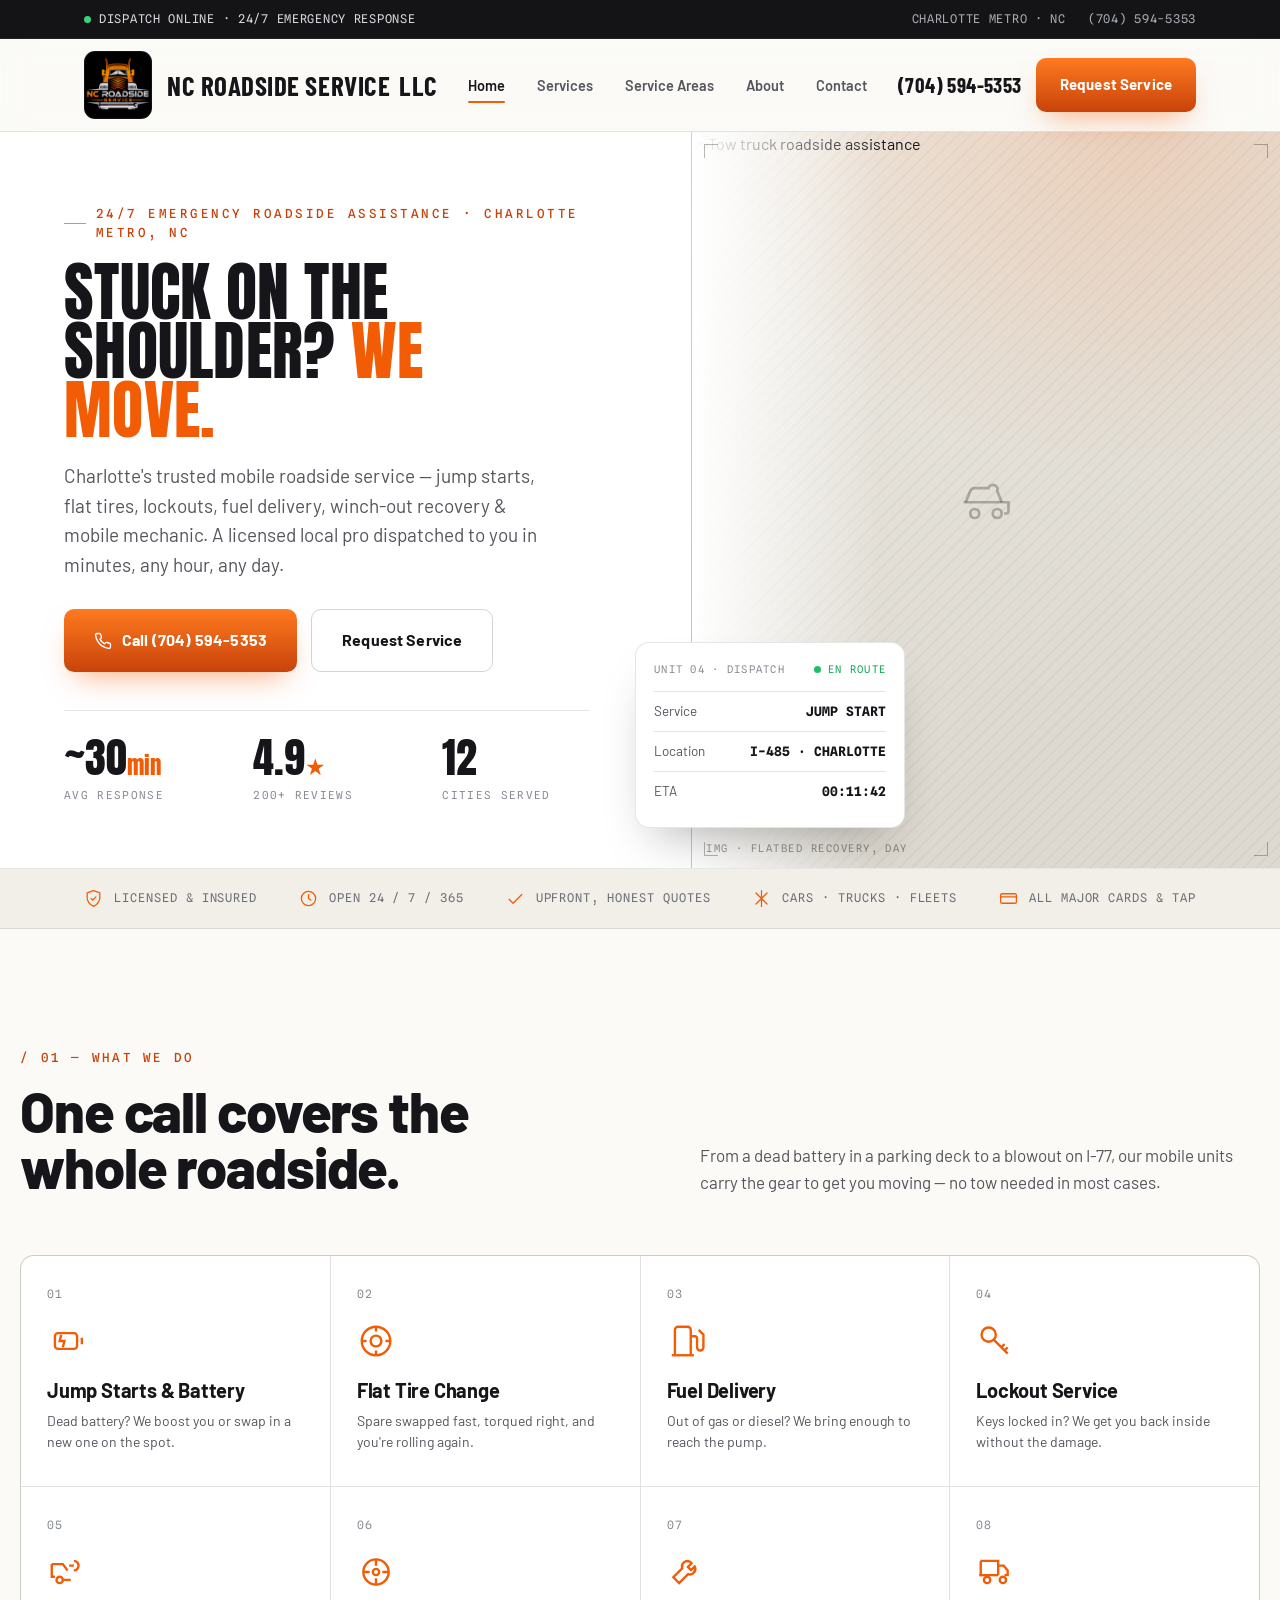
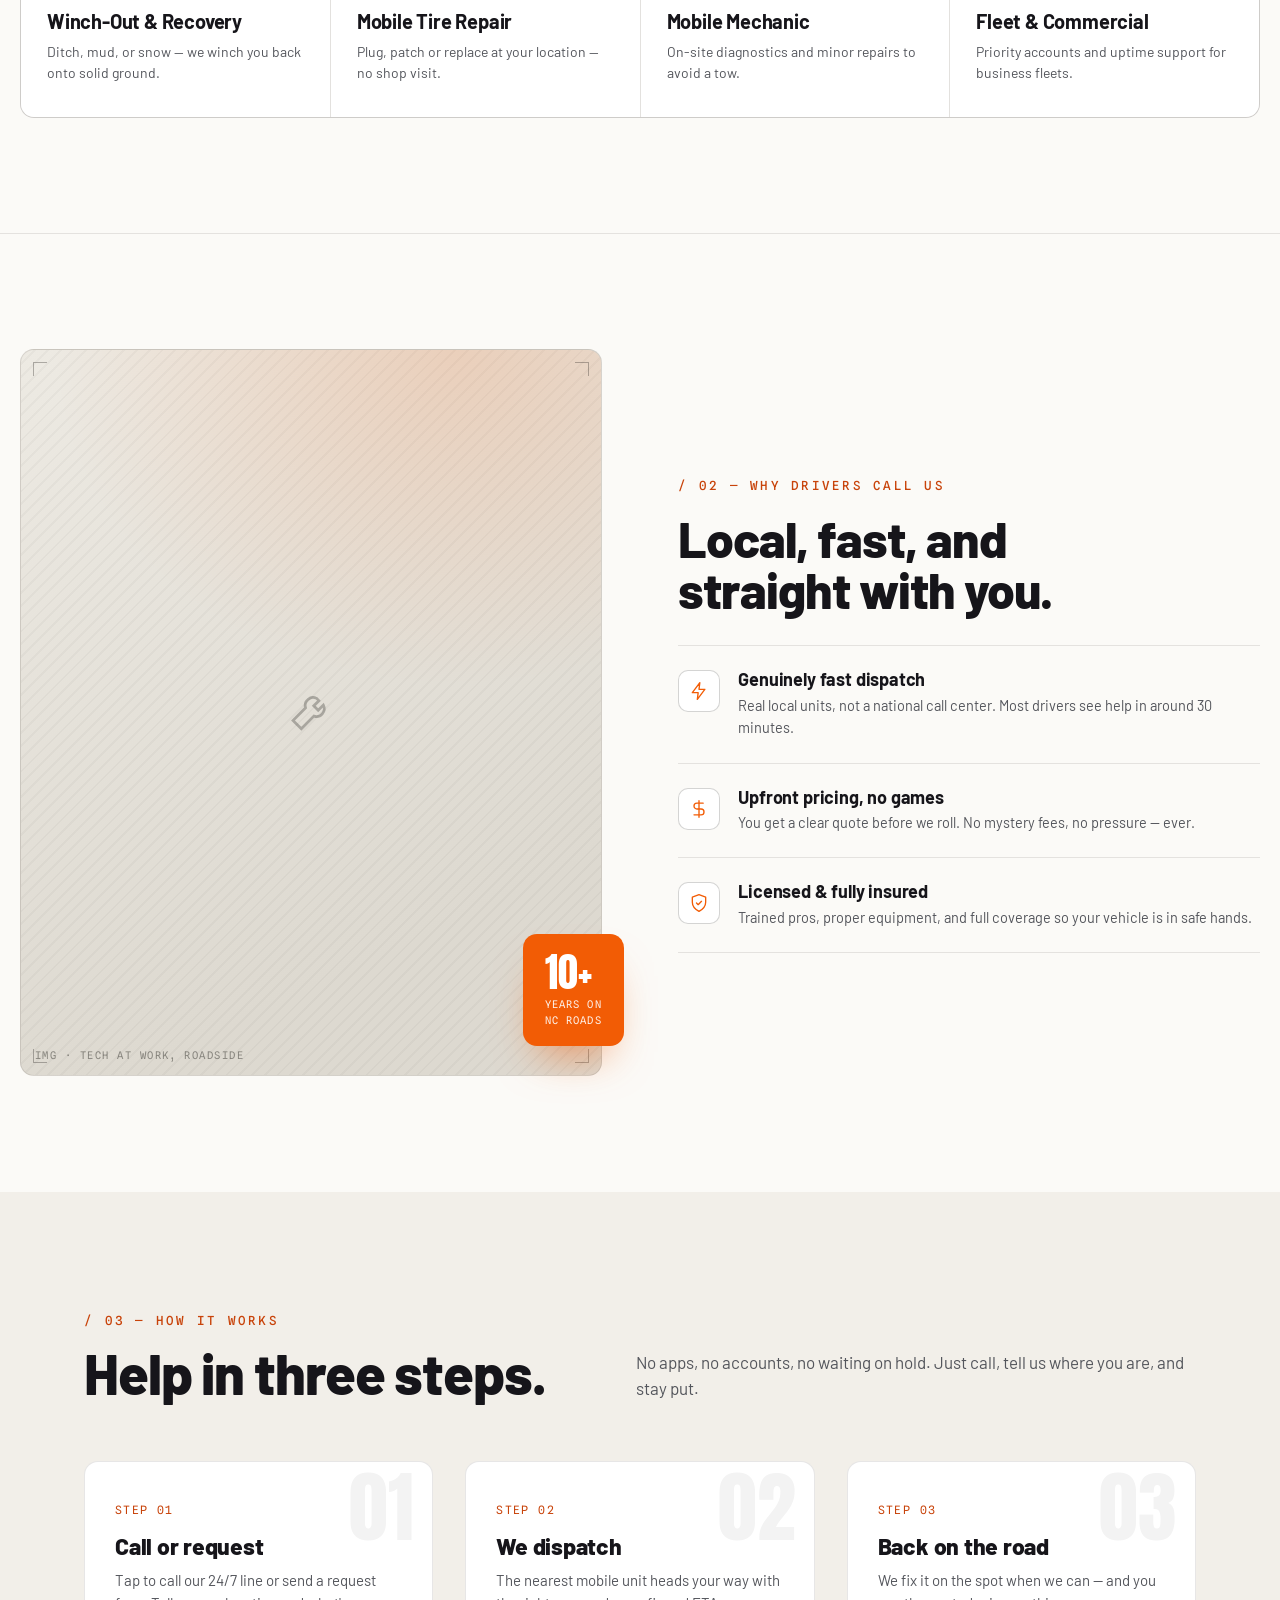
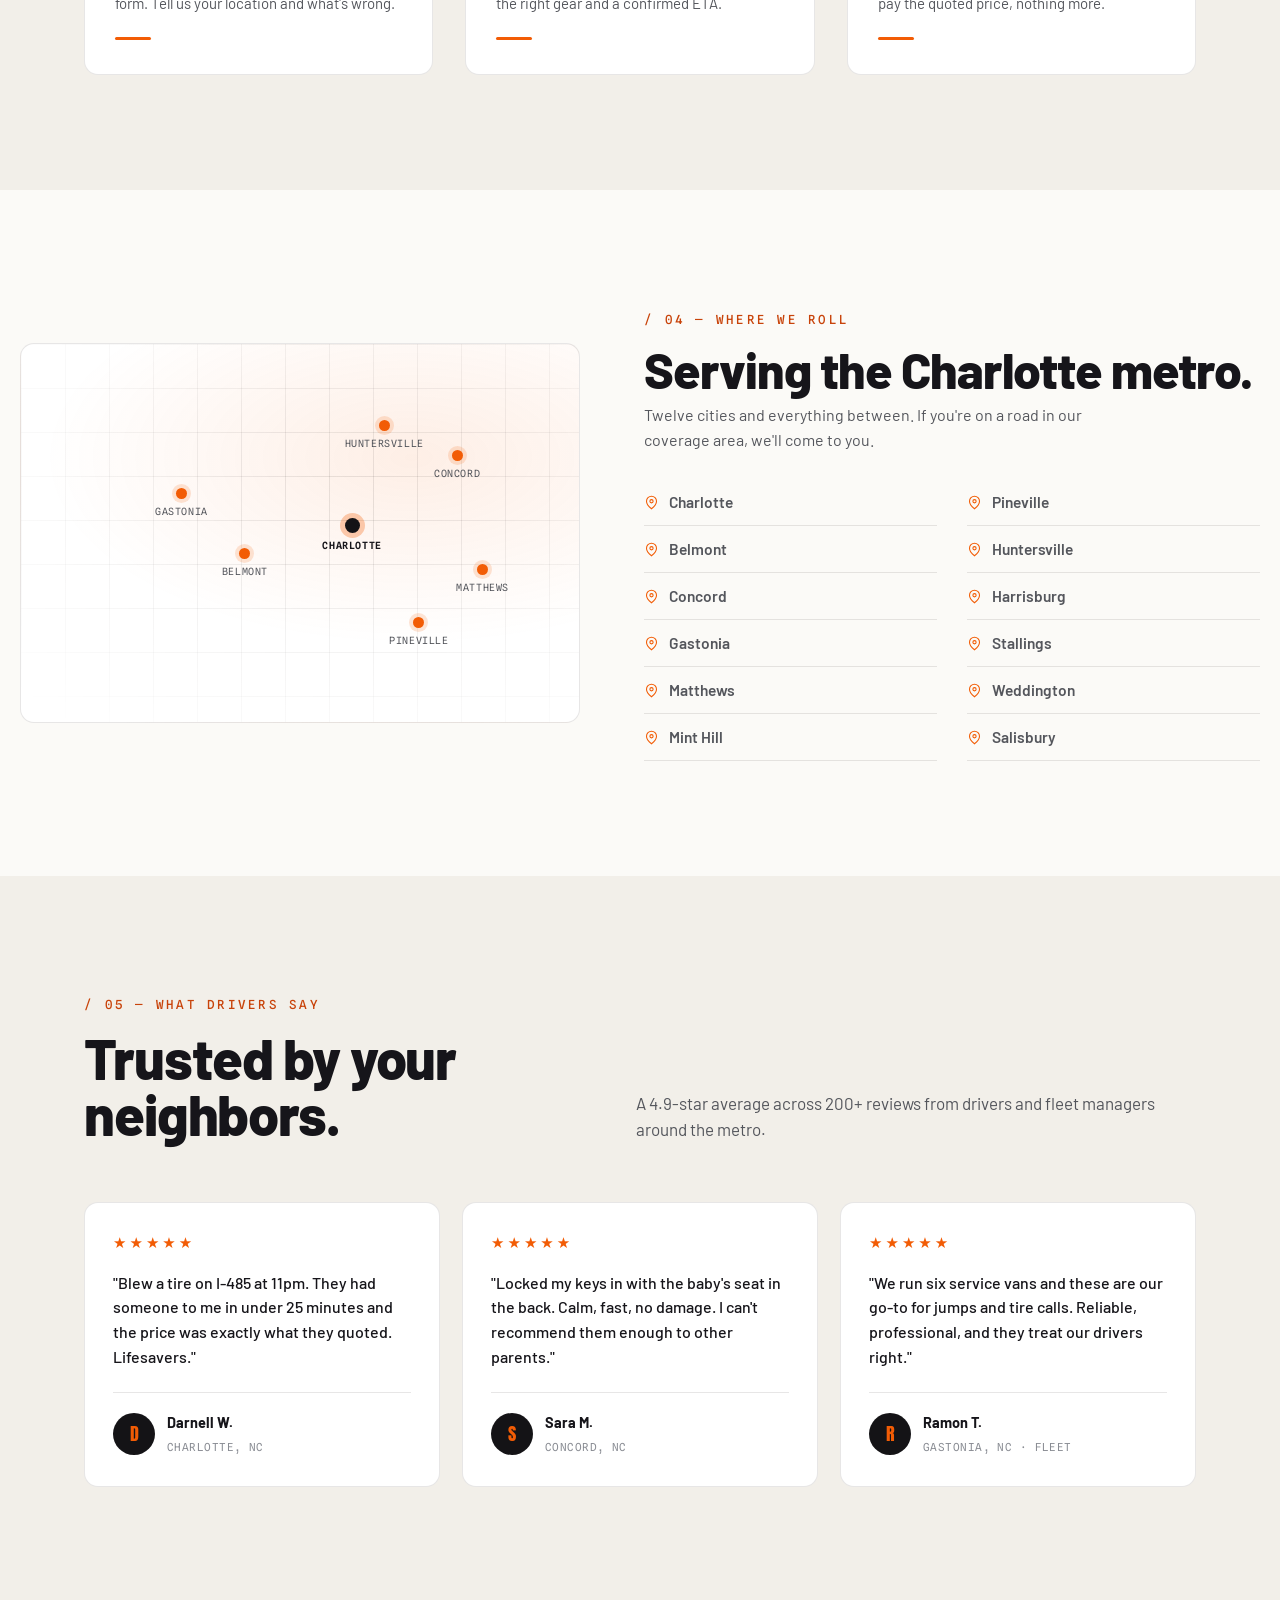
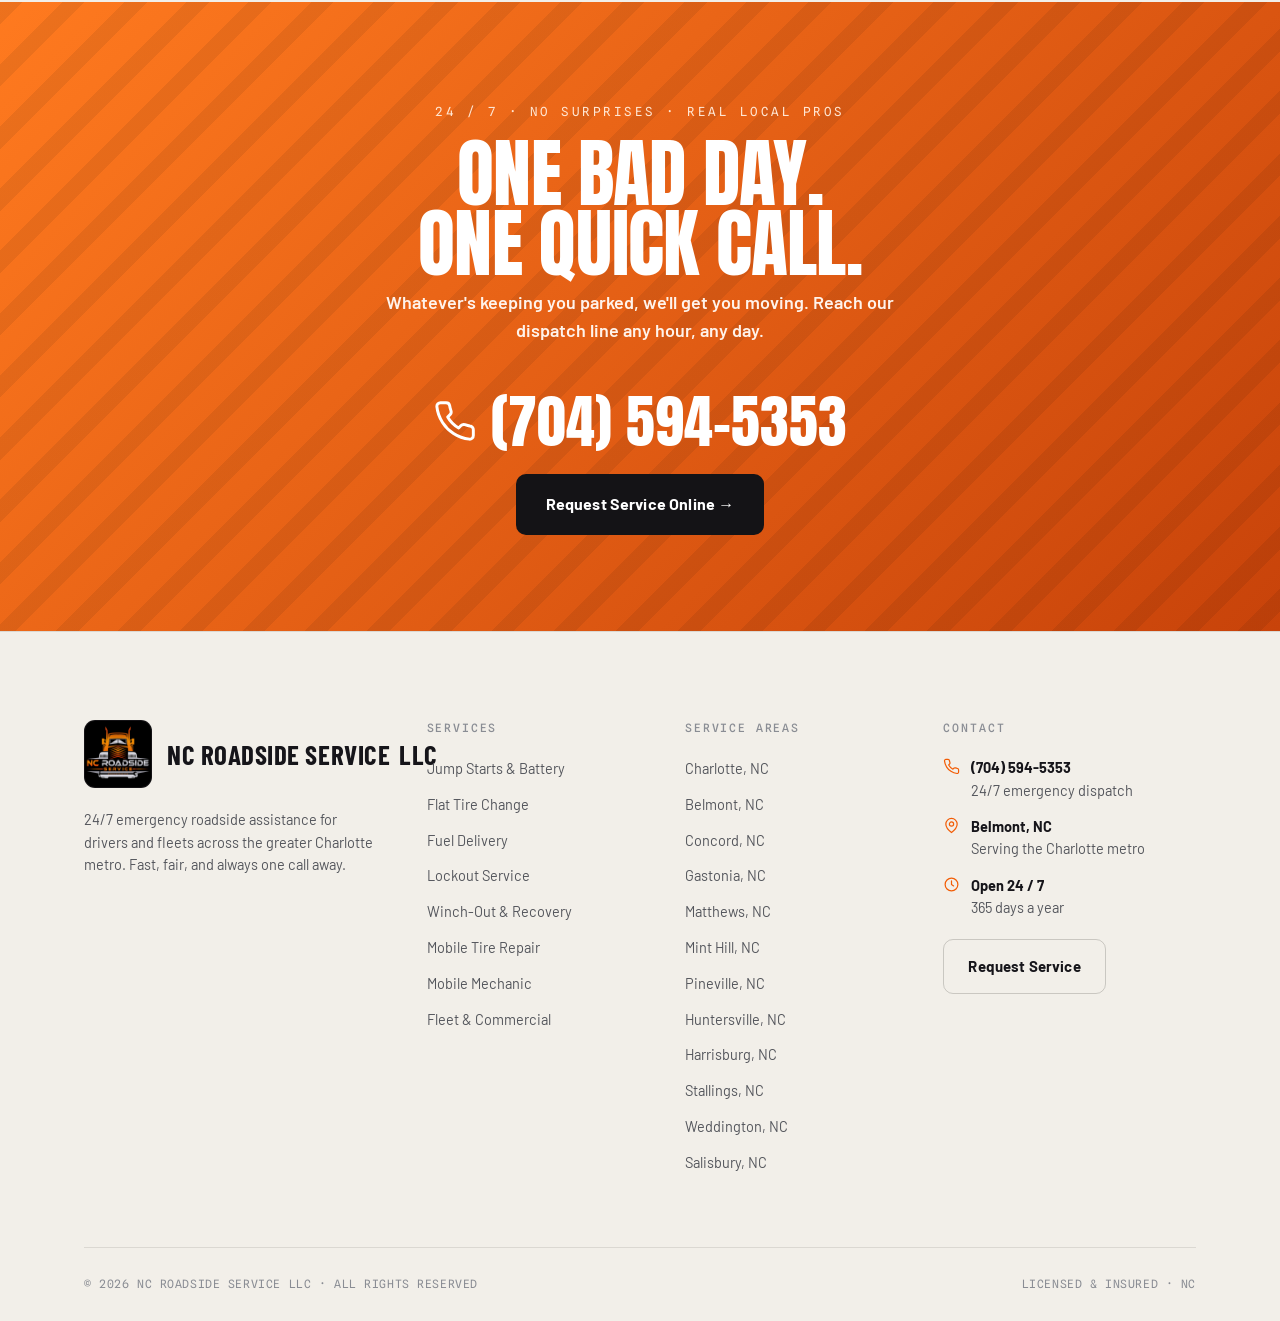
==== commit 9c8bd0cd: "Add sitemap, robots.txt, and full schema markup overhaul - sitemap.xml with all 13 pages, priorities" ====
--- a/index.html
+++ b/index.html
@@ -3,12 +3,22 @@
 <head>
 <meta charset="UTF-8">
 <meta name="viewport" content="width=device-width, initial-scale=1.0">
-<title>NC Roadside Service LLC | 24/7 Roadside Assistance · Charlotte Metro, NC</title>
-<meta name="description" content="24/7 emergency roadside assistance across the Charlotte, NC metro — jump starts, flat tires, lockouts, fuel delivery, winch-outs, mobile tire repair & mobile mechanic. Fast local response. Call (704) 594-5353.">
+<title>NC Roadside Service LLC | #1 24/7 Roadside Assistance Charlotte, NC — (704) 594-5353</title>
+<meta name="description" content="NC Roadside Service LLC — Charlotte metro's trusted 24/7 emergency roadside assistance. Jump starts, flat tire change, fuel delivery, lockout service, winch-out recovery & mobile mechanic. Licensed & insured. Average 30-min response. Call (704) 594-5353 now.">
 <link rel="canonical" href="https://www.ncroadsideservice.com/">
-<meta property="og:title" content="NC Roadside Service LLC | 24/7 Roadside Assistance · Charlotte Metro">
-<meta property="og:description" content="Stranded? A local pro is dispatched in minutes — 24/7 across the Charlotte metro. Call (704) 594-5353.">
+<meta name="keywords" content="roadside assistance Charlotte NC, 24/7 roadside service Charlotte, jump start service Charlotte NC, flat tire change Charlotte, lockout service Charlotte NC, fuel delivery Charlotte, winch out recovery Charlotte, mobile mechanic Charlotte NC, roadside assistance Belmont NC, roadside assistance Gastonia NC, roadside assistance Concord NC">
+<meta name="geo.region" content="US-NC">
+<meta name="geo.placename" content="Belmont, North Carolina">
+<meta name="geo.position" content="35.2290;-81.0373">
+<meta name="ICBM" content="35.2290, -81.0373">
+<meta property="og:title" content="NC Roadside Service LLC | 24/7 Roadside Assistance — Charlotte Metro, NC">
+<meta property="og:description" content="Stranded in Charlotte, Belmont, Gastonia or anywhere in the metro? A licensed local pro is dispatched in minutes — 24/7/365. Call (704) 594-5353.">
 <meta property="og:type" content="website">
+<meta property="og:url" content="https://www.ncroadsideservice.com/">
+<meta property="og:image" content="https://www.ncroadsideservice.com/assets/logo.png">
+<meta name="twitter:card" content="summary_large_image">
+<meta name="twitter:title" content="NC Roadside Service LLC | 24/7 Charlotte Metro Roadside Assistance">
+<meta name="twitter:description" content="Jump starts, flat tires, lockouts, fuel & recovery — 24/7 across the Charlotte, NC metro. Call (704) 594-5353.">
 <link rel="preconnect" href="https://fonts.googleapis.com">
 <link rel="preconnect" href="https://fonts.gstatic.com" crossorigin>
 <link rel="stylesheet" href="css/site.css">
@@ -145,9 +155,9 @@
     <div class="hero-grid">
       <div class="hcontent">
         <div class="inner">
-          <span class="eyebrow"><span class="bar"></span>24/7 Emergency Roadside · Charlotte Metro</span>
+          <span class="eyebrow"><span class="bar"></span>24/7 Emergency Roadside Assistance · Charlotte Metro, NC</span>
           <h1>Stuck on the<br>shoulder? <span class="amber">We move.</span></h1>
-          <p class="sub">Jump starts, flats, lockouts, fuel, winch-outs and mobile mechanic work — a local pro dispatched to you in minutes, day or night.</p>
+          <p class="sub">Charlotte's trusted mobile roadside service — jump starts, flat tires, lockouts, fuel delivery, winch-out recovery & mobile mechanic. A licensed local pro dispatched to you in minutes, any hour, any day.</p>
           <div class="hctas">
             <a href="tel:+17045945353" class="btn btn-amber btn-lg" id="heroCall"></a>
             <a href="contact.html" class="btn btn-line btn-lg">Request Service</a>
@@ -160,7 +170,9 @@
         </div>
       </div>
       <div class="hmedia">
-        <div class="photo">
+        <div class="photo has-photo">
+          <img src="https://images.unsplash.com/photo-HZ_6ktzQWZ0?auto=format&fit=crop&w=1200&q=80" alt="Tow truck roadside assistance" style="position:absolute;inset:0;width:100%;height:100%;object-fit:cover;z-index:0;object-position:right center">
+          
           <span class="tick tl"></span><span class="tick tr"></span><span class="tick bl"></span><span class="tick br"></span>
           <svg class="ph-icon" viewBox="0 0 24 24"><path d="M3 13l2-5a2 2 0 0 1 1.9-1.3h6.2A2 2 0 0 1 17 8l2 5"/><path d="M2 13h20v4a1 1 0 0 1-1 1h-1"/><circle cx="7" cy="18" r="2"/><circle cx="17" cy="18" r="2"/></svg>
           <span class="ph-label">IMG · FLATBED RECOVERY, DAY</span>
@@ -384,16 +396,132 @@
 <script type="application/ld+json">
 {
   "@context":"https://schema.org",
+  "@type":"WebSite",
+  "@id":"https://www.ncroadsideservice.com/#website",
+  "url":"https://www.ncroadsideservice.com/",
+  "name":"NC Roadside Service LLC",
+  "description":"24/7 emergency roadside assistance serving the Charlotte, NC metro — jump starts, flat tires, lockouts, fuel delivery, recovery & mobile mechanic.",
+  "publisher":{"@id":"https://www.ncroadsideservice.com/#business"},
+  "inLanguage":"en-US"
+}
+</script>
+<script type="application/ld+json">
+{
+  "@context":"https://schema.org",
+  "@type":"WebPage",
+  "@id":"https://www.ncroadsideservice.com/#webpage",
+  "url":"https://www.ncroadsideservice.com/",
+  "name":"NC Roadside Service LLC | #1 24/7 Roadside Assistance Charlotte, NC",
+  "isPartOf":{"@id":"https://www.ncroadsideservice.com/#website"},
+  "about":{"@id":"https://www.ncroadsideservice.com/#business"},
+  "description":"Charlotte's trusted 24/7 roadside assistance. Jump starts, flat tires, lockouts, fuel, winch-out recovery & mobile mechanic across the Charlotte metro.",
+  "breadcrumb":{"@type":"BreadcrumbList","itemListElement":[{"@type":"ListItem","position":1,"name":"Home","item":"https://www.ncroadsideservice.com/"}]},
+  "speakable":{"@type":"SpeakableSpecification","cssSelector":["h1",".hero .sub"]}
+}
+</script>
+<script type="application/ld+json">
+{
+  "@context":"https://schema.org",
   "@type":"AutomotiveBusiness",
+  "@id":"https://www.ncroadsideservice.com/#business",
   "name":"NC Roadside Service LLC",
+  "alternateName":"NC Roadside Service",
+  "description":"Licensed and insured 24/7 emergency roadside assistance serving the Charlotte, NC metro — jump starts, battery replacement, flat tire change, fuel delivery, lockout service, winch-out recovery, mobile tire repair, mobile mechanic, and fleet service.",
   "image":"https://www.ncroadsideservice.com/assets/logo.png",
+  "logo":"https://www.ncroadsideservice.com/assets/logo.png",
   "url":"https://www.ncroadsideservice.com/",
   "telephone":"+1-704-594-5353",
   "priceRange":"$$",
-  "address":{"@type":"PostalAddress","addressLocality":"Belmont","addressRegion":"NC","addressCountry":"US"},
-  "areaServed":["Charlotte NC","Belmont NC","Concord NC","Gastonia NC","Matthews NC","Mint Hill NC","Pineville NC","Huntersville NC","Harrisburg NC","Stallings NC","Weddington NC","Salisbury NC"],
-  "openingHoursSpecification":{"@type":"OpeningHoursSpecification","dayOfWeek":["Monday","Tuesday","Wednesday","Thursday","Friday","Saturday","Sunday"],"opens":"00:00","closes":"23:59"},
-  "aggregateRating":{"@type":"AggregateRating","ratingValue":"4.9","reviewCount":"200"}
+  "slogan":"Fast, fair roadside help — 24/7 across the Charlotte metro",
+  "foundingLocation":{"@type":"Place","name":"Belmont, NC"},
+  "address":{
+    "@type":"PostalAddress",
+    "addressLocality":"Belmont",
+    "addressRegion":"NC",
+    "postalCode":"28012",
+    "addressCountry":"US"
+  },
+  "geo":{
+    "@type":"GeoCoordinates",
+    "latitude":35.2290,
+    "longitude":-81.0373
+  },
+  "hasMap":"https://maps.google.com/?q=NC+Roadside+Service+LLC+Belmont+NC+28012",
+  "areaServed":[
+    {"@type":"City","name":"Charlotte","addressRegion":"NC"},
+    {"@type":"City","name":"Belmont","addressRegion":"NC"},
+    {"@type":"City","name":"Concord","addressRegion":"NC"},
+    {"@type":"City","name":"Gastonia","addressRegion":"NC"},
+    {"@type":"City","name":"Matthews","addressRegion":"NC"},
+    {"@type":"City","name":"Mint Hill","addressRegion":"NC"},
+    {"@type":"City","name":"Pineville","addressRegion":"NC"},
+    {"@type":"City","name":"Huntersville","addressRegion":"NC"},
+    {"@type":"City","name":"Harrisburg","addressRegion":"NC"},
+    {"@type":"City","name":"Stallings","addressRegion":"NC"},
+    {"@type":"City","name":"Weddington","addressRegion":"NC"},
+    {"@type":"City","name":"Salisbury","addressRegion":"NC"}
+  ],
+  "openingHoursSpecification":{
+    "@type":"OpeningHoursSpecification",
+    "dayOfWeek":["Monday","Tuesday","Wednesday","Thursday","Friday","Saturday","Sunday"],
+    "opens":"00:00","closes":"23:59"
+  },
+  "contactPoint":{
+    "@type":"ContactPoint",
+    "telephone":"+1-704-594-5353",
+    "contactType":"emergency",
+    "availableLanguage":"English",
+    "hoursAvailable":{"@type":"OpeningHoursSpecification","dayOfWeek":["Monday","Tuesday","Wednesday","Thursday","Friday","Saturday","Sunday"],"opens":"00:00","closes":"23:59"}
+  },
+  "aggregateRating":{"@type":"AggregateRating","ratingValue":"4.9","reviewCount":"200","bestRating":"5"},
+  "knowsAbout":["Roadside Assistance","Jump Starts","Battery Replacement","Flat Tire Change","Fuel Delivery","Lockout Service","Vehicle Recovery","Winch-Out","Mobile Mechanic","Fleet Service"],
+  "hasOfferCatalog":{
+    "@type":"OfferCatalog",
+    "name":"Roadside Assistance Services",
+    "itemListElement":[
+      {"@type":"Offer","itemOffered":{"@type":"Service","name":"Jump Starts & Battery Service","url":"https://www.ncroadsideservice.com/service-jump-start.html"}},
+      {"@type":"Offer","itemOffered":{"@type":"Service","name":"Flat Tire Change","url":"https://www.ncroadsideservice.com/service-flat-tire.html"}},
+      {"@type":"Offer","itemOffered":{"@type":"Service","name":"Fuel Delivery","url":"https://www.ncroadsideservice.com/service-fuel-delivery.html"}},
+      {"@type":"Offer","itemOffered":{"@type":"Service","name":"Lockout Service","url":"https://www.ncroadsideservice.com/service-lockout.html"}},
+      {"@type":"Offer","itemOffered":{"@type":"Service","name":"Winch-Out & Recovery","url":"https://www.ncroadsideservice.com/service-winch-out.html"}},
+      {"@type":"Offer","itemOffered":{"@type":"Service","name":"Mobile Tire Repair","url":"https://www.ncroadsideservice.com/service-tire-repair.html"}},
+      {"@type":"Offer","itemOffered":{"@type":"Service","name":"Mobile Mechanic & Diagnostics","url":"https://www.ncroadsideservice.com/service-mobile-mechanic.html"}},
+      {"@type":"Offer","itemOffered":{"@type":"Service","name":"Fleet & Commercial Roadside Service","url":"https://www.ncroadsideservice.com/service-fleet.html"}}
+    ]
+  }
+}
+</script>
+<script type="application/ld+json">
+{
+  "@context":"https://schema.org",
+  "@type":"FAQPage",
+  "mainEntity":[
+    {
+      "@type":"Question",
+      "name":"How fast does NC Roadside Service respond in the Charlotte metro?",
+      "acceptedAnswer":{"@type":"Answer","text":"Our average response time across Charlotte, Belmont, Gastonia, Concord, and the surrounding metro is approximately 30 minutes. We dispatch local units — not a national call center — so real ETAs are accurate."}
+    },
+    {
+      "@type":"Question",
+      "name":"Is NC Roadside Service available 24 hours a day, 7 days a week?",
+      "acceptedAnswer":{"@type":"Answer","text":"Yes. We operate 24/7/365 — including holidays, weekends, and overnight. Call (704) 594-5353 any time for immediate emergency roadside assistance in the Charlotte, NC metro."}
+    },
+    {
+      "@type":"Question",
+      "name":"What cities does NC Roadside Service cover?",
+      "acceptedAnswer":{"@type":"Answer","text":"We cover 12 cities in the greater Charlotte metro: Charlotte, Belmont, Concord, Gastonia, Matthews, Mint Hill, Pineville, Huntersville, Harrisburg, Stallings, Weddington, and Salisbury, NC. If you are on a road between these cities, we still come to you."}
+    },
+    {
+      "@type":"Question",
+      "name":"What roadside services does NC Roadside Service provide?",
+      "acceptedAnswer":{"@type":"Answer","text":"NC Roadside Service LLC provides: jump starts and battery replacement, flat tire change, emergency fuel delivery, lockout service, winch-out and vehicle recovery, mobile tire repair, mobile mechanic diagnostics and minor repairs, and priority fleet & commercial roadside service."}
+    },
+    {
+      "@type":"Question",
+      "name":"Does NC Roadside Service give upfront pricing?",
+      "acceptedAnswer":{"@type":"Answer","text":"Yes. We provide a clear, free quote before any unit rolls. There are no hidden fees, no surprise charges, and no pressure — ever. Call (704) 594-5353 or request a quote online."}
+    }
+  ]
 }
 </script>
 </body>
